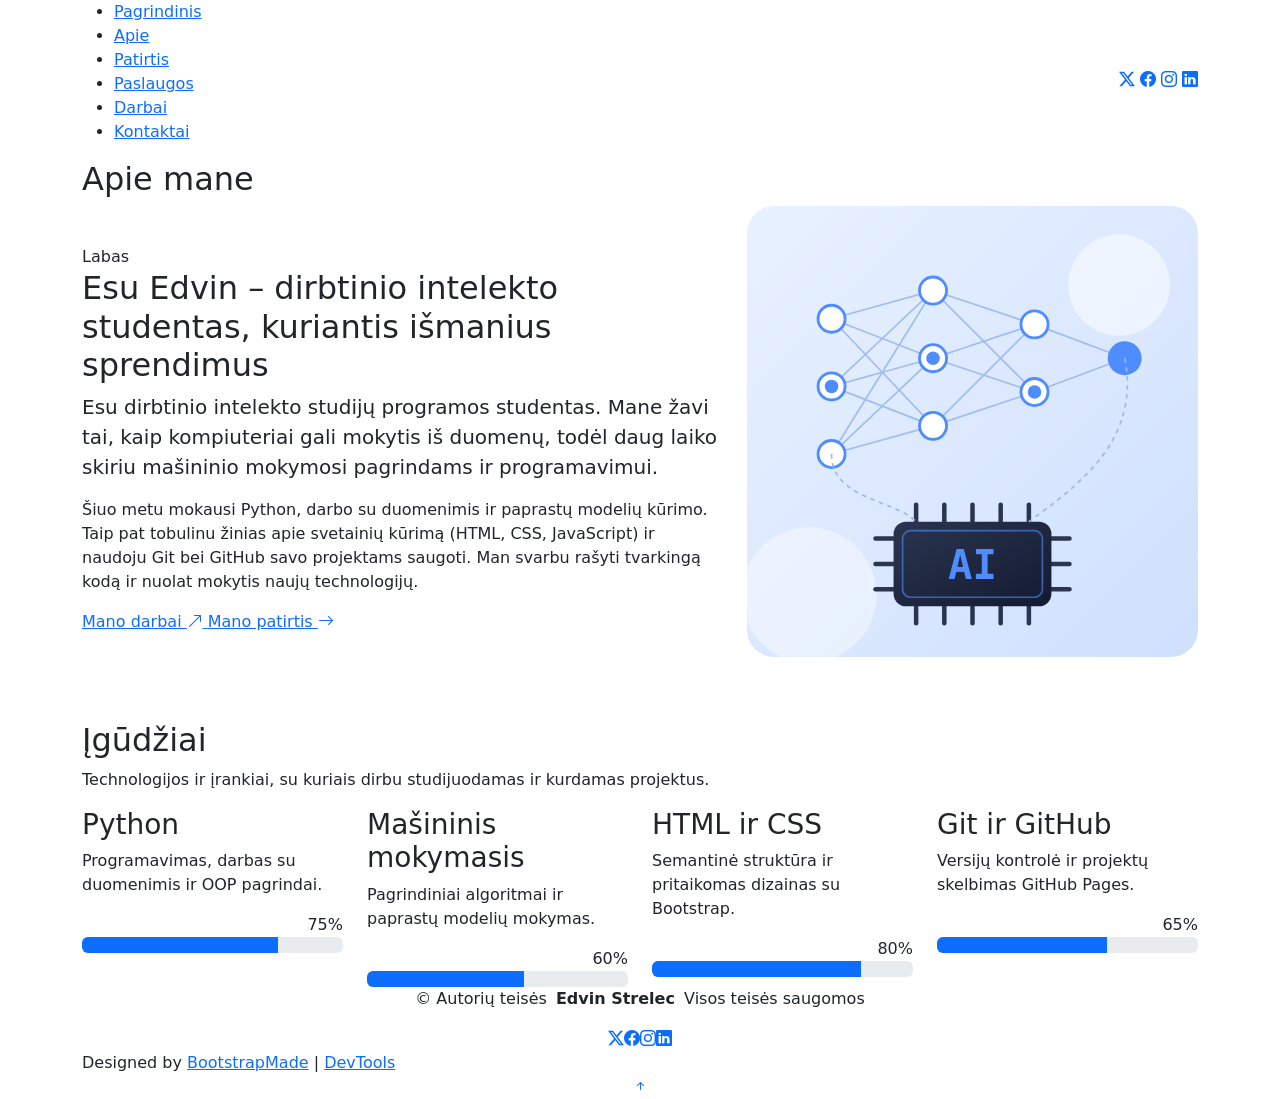
==== about.html @ 1b5681bf "Privaloma dalis" ====
<!DOCTYPE html>
<html lang="en">

<head>
  <meta charset="utf-8">
  <meta content="width=device-width, initial-scale=1.0" name="viewport">
  <title>Apie – Edvin Strelec</title>
  <meta name="description" content="">
  <meta name="keywords" content="">

  <!-- Favicons -->
  <link href="assets/img/favicon.png" rel="icon">
  <link href="assets/img/apple-touch-icon.png" rel="apple-touch-icon">

  <!-- Fonts -->
  <link href="https://fonts.googleapis.com" rel="preconnect">
  <link href="https://fonts.gstatic.com" rel="preconnect" crossorigin>
  <link href="https://fonts.googleapis.com/css2?family=Roboto:ital,wght@0,100;0,300;0,400;0,500;0,700;0,900;1,100;1,300;1,400;1,500;1,700;1,900&family=Poppins:ital,wght@0,100;0,200;0,300;0,400;0,500;0,600;0,700;0,800;0,900;1,100;1,200;1,300;1,400;1,500;1,600;1,700;1,800;1,900&family=Raleway:ital,wght@0,100;0,200;0,300;0,400;0,500;0,600;0,700;0,800;0,900;1,100;1,200;1,300;1,400;1,500;1,600;1,700;1,800;1,900&display=swap" rel="stylesheet">

  <!-- Vendor CSS Files -->
  <link href="assets/vendor/bootstrap/css/bootstrap.min.css" rel="stylesheet">
  <link href="assets/vendor/bootstrap-icons/bootstrap-icons.css" rel="stylesheet">
  <link href="assets/vendor/aos/aos.css" rel="stylesheet">
  <link href="assets/vendor/swiper/swiper-bundle.min.css" rel="stylesheet">
  <link href="assets/vendor/glightbox/css/glightbox.min.css" rel="stylesheet">

  <!-- Main CSS File -->
  <link href="assets/css/main.css" rel="stylesheet">

  <!-- =======================================================
  * Template Name: FolioOne
  * Template URL: https://bootstrapmade.com/folioone-bootstrap-portfolio-website-template/
  * Updated: Aug 23 2025 with Bootstrap v5.3.7
  * Author: BootstrapMade.com
  * License: https://bootstrapmade.com/license/
  ======================================================== -->
</head>

<body class="about-page">

  <header id="header" class="header d-flex align-items-center light-background sticky-top">
    <div class="container position-relative d-flex align-items-center justify-content-between">

      <!-- <a href="index.html" class="logo d-flex align-items-center me-auto me-xl-0">
      <img src="assets/img/logo.webp" alt="">
      <h1 class="sitename">FolioOne</h1> 
    </a> -->

      <nav id="navmenu" class="navmenu">
        <ul>
          <li><a href="index.html">Pagrindinis</a></li>
          <li><a href="about.html" class="active">Apie</a></li>
          <li><a href="resume.html">Patirtis</a></li>
          <li><a href="services.html">Paslaugos</a></li>
          <li><a href="portfolio.html">Darbai</a></li>
          <li><a href="contact.html">Kontaktai</a></li>
        </ul>
        <i class="mobile-nav-toggle d-xl-none bi bi-list"></i>
      </nav>

      <div class="header-social-links">
        <a href="#" class="twitter"><i class="bi bi-twitter-x"></i></a>
        <a href="#" class="facebook"><i class="bi bi-facebook"></i></a>
        <a href="#" class="instagram"><i class="bi bi-instagram"></i></a>
        <a href="#" class="linkedin"><i class="bi bi-linkedin"></i></a>
      </div>

    </div>
  </header>

  <main class="main">

    <!-- About Section -->
    <section id="about" class="about section">

      <!-- Section Title -->
      <div class="container section-title" data-aos="fade-up">
        <h2>Apie mane</h2>
      </div><!-- End Section Title -->

      <div class="container" data-aos="fade-up" data-aos-delay="100">

        <!-- Intro + Photo -->
        <div class="row align-items-center justify-content-between gy-5 mb-5">
          <div class="col-lg-7" data-aos="fade-right" data-aos-delay="150">
            <div class="intro-content">
              <span class="eyebrow">Labas</span>
              <h2 class="headline">Esu Edvin – dirbtinio intelekto studentas, kuriantis išmanius sprendimus</h2>
              <p class="lead">
                Esu dirbtinio intelekto studijų programos studentas. Mane žavi tai, kaip kompiuteriai gali mokytis iš duomenų, todėl daug laiko skiriu mašininio mokymosi pagrindams ir programavimui.
              </p>
              <p>
                Šiuo metu mokausi Python, darbo su duomenimis ir paprastų modelių kūrimo. Taip pat tobulinu žinias apie svetainių kūrimą (HTML, CSS, JavaScript) ir naudoju Git bei GitHub savo projektams saugoti. Man svarbu rašyti tvarkingą kodą ir nuolat mokytis naujų technologijų.
              </p>

              <div class="cta-group">
                <a href="portfolio.html" class="btn-ghost">
                  Mano darbai <i class="bi bi-arrow-up-right"></i>
                </a>
                <a href="resume.html" class="link-underline">
                  Mano patirtis <i class="bi bi-arrow-right"></i>
                </a>
              </div>
            </div>
          </div>

          <div class="col-lg-5" data-aos="zoom-in" data-aos-delay="250">
            <figure class="profile-figure text-center text-lg-end">
              <img src="assets/img/ai-student.svg" alt="Edvin Strelec – dirbtinio intelekto tema" class="img-fluid profile-photo">
            </figure>
          </div>
        </div>
        <!-- End Intro + Photo -->
      </div>
    </section><!-- /About Section -->

    <!-- Skills Section -->
    <section id="skills" class="skills section">

      <!-- Section Title -->
      <div class="container section-title" data-aos="fade-up">
        <h2>Įgūdžiai</h2>
        <p>Technologijos ir įrankiai, su kuriais dirbu studijuodamas ir kurdamas projektus.</p>
      </div><!-- End Section Title -->

      <div class="container" data-aos="fade-up" data-aos-delay="100">

        <div class="row g-4 skills-animation">

          <div class="col-md-6 col-lg-3" data-aos="fade-up" data-aos-delay="100">
            <div class="skill-box">
              <h3>Python</h3>
              <p>Programavimas, darbas su duomenimis ir OOP pagrindai.</p>
              <span class="text-end d-block">75%</span>
              <div class="progress">
                <div class="progress-bar" role="progressbar" aria-valuenow="75" aria-valuemin="0" aria-valuemax="100"></div>
              </div>
            </div>
          </div>

          <div class="col-md-6 col-lg-3" data-aos="fade-up" data-aos-delay="200">
            <div class="skill-box">
              <h3>Mašininis mokymasis</h3>
              <p>Pagrindiniai algoritmai ir paprastų modelių mokymas.</p>
              <span class="text-end d-block">60%</span>
              <div class="progress">
                <div class="progress-bar" role="progressbar" aria-valuenow="60" aria-valuemin="0" aria-valuemax="100"></div>
              </div>
            </div>
          </div>

          <div class="col-md-6 col-lg-3" data-aos="fade-up" data-aos-delay="300">
            <div class="skill-box">
              <h3>HTML ir CSS</h3>
              <p>Semantinė struktūra ir pritaikomas dizainas su Bootstrap.</p>
              <span class="text-end d-block">80%</span>
              <div class="progress">
                <div class="progress-bar" role="progressbar" aria-valuenow="80" aria-valuemin="0" aria-valuemax="100"></div>
              </div>
            </div>
          </div>

          <div class="col-md-6 col-lg-3" data-aos="fade-up" data-aos-delay="400">
            <div class="skill-box">
              <h3>Git ir GitHub</h3>
              <p>Versijų kontrolė ir projektų skelbimas GitHub Pages.</p>
              <span class="text-end d-block">65%</span>
              <div class="progress">
                <div class="progress-bar" role="progressbar" aria-valuenow="65" aria-valuemin="0" aria-valuemax="100">
                </div>
              </div>
            </div>
          </div>

        </div>

      </div>

    </section><!-- /Skills Section -->
  </main>

  <footer id="footer" class="footer">

    <div class="container">
      <div class="copyright text-center ">
        <p>© <span>Autorių teisės</span> <strong class="px-1 sitename">Edvin Strelec</strong> <span>Visos teisės saugomos<br></span></p>
      </div>
      <div class="social-links d-flex justify-content-center">
        <a href=""><i class="bi bi-twitter-x"></i></a>
        <a href=""><i class="bi bi-facebook"></i></a>
        <a href=""><i class="bi bi-instagram"></i></a>
        <a href=""><i class="bi bi-linkedin"></i></a>
      </div>
      <div class="credits">
        <!-- All the links in the footer should remain intact. -->
        <!-- You can delete the links only if you've purchased the pro version. -->
        <!-- Licensing information: https://bootstrapmade.com/license/ -->
        <!-- Purchase the pro version with working PHP/AJAX contact form: [buy-url] -->
        Designed by <a href="https://bootstrapmade.com/">BootstrapMade</a> | <a href="https://bootstrapmade.com/tools/">DevTools</a>
      </div>
    </div>

  </footer>

  <!-- Scroll Top -->
  <a href="#" id="scroll-top" class="scroll-top d-flex align-items-center justify-content-center"><i class="bi bi-arrow-up-short"></i></a>

  <!-- Preloader -->
  <div id="preloader"></div>

  <!-- Vendor JS Files -->
  <script src="assets/vendor/bootstrap/js/bootstrap.bundle.min.js"></script>
  <script src="assets/vendor/php-email-form/validate.js"></script>
  <script src="assets/vendor/aos/aos.js"></script>
  <script src="assets/vendor/typed.js/typed.umd.js"></script>
  <script src="assets/vendor/waypoints/noframework.waypoints.js"></script>
  <script src="assets/vendor/purecounter/purecounter_vanilla.js"></script>
  <script src="assets/vendor/swiper/swiper-bundle.min.js"></script>
  <script src="assets/vendor/imagesloaded/imagesloaded.pkgd.min.js"></script>
  <script src="assets/vendor/isotope-layout/isotope.pkgd.min.js"></script>
  <script src="assets/vendor/glightbox/js/glightbox.min.js"></script>

  <!-- Main JS File -->
  <script src="assets/js/main.js"></script>

</body>

</html>
---- assets/css/main.css ----
/**
* Template Name: FolioOne
* Template URL: https://bootstrapmade.com/folioone-bootstrap-portfolio-website-template/
* Updated: Aug 23 2025 with Bootstrap v5.3.7
* Author: BootstrapMade.com
* License: https://bootstrapmade.com/license/
*/

/*--------------------------------------------------------------
# Font & Color Variables
# Help: https://bootstrapmade.com/color-system/
--------------------------------------------------------------*/
/* Fonts */
:root {
  --default-font: "Roboto",  system-ui, -apple-system, "Segoe UI", Roboto, "Helvetica Neue", Arial, "Noto Sans", "Liberation Sans", sans-serif, "Apple Color Emoji", "Segoe UI Emoji", "Segoe UI Symbol", "Noto Color Emoji";
  --heading-font: "Raleway",  sans-serif;
  --nav-font: "Poppins",  sans-serif;
}

/* Global Colors - The following color variables are used throughout the website. Updating them here will change the color scheme of the entire website */
:root { 
  --background-color: #101a20; /* Background color for the entire website, including individual sections */
  --default-color: #e7f2f7; /* Default color used for the majority of the text content across the entire website */
  --heading-color: #ffffff; /* Color for headings, subheadings and title throughout the website */
  --accent-color: #1387c1; /* Accent color that represents your brand on the website. It's used for buttons, links, and other elements that need to stand out */
  --surface-color: #141f26; /* The surface color is used as a background of boxed elements within sections, such as cards, icon boxes, or other elements that require a visual separation from the global background. */
  --contrast-color: #ffffff; /* Contrast color for text, ensuring readability against backgrounds of accent, heading, or default colors. */
}

/* Nav Menu Colors - The following color variables are used specifically for the navigation menu. They are separate from the global colors to allow for more customization options */
:root {
  --nav-color: #ffffff;  /* The default color of the main navmenu links */
  --nav-hover-color: #1387c1; /* Applied to main navmenu links when they are hovered over or active */
  --nav-mobile-background-color: #213642; /* Used as the background color for mobile navigation menu */
  --nav-dropdown-background-color: #051117; /* Used as the background color for dropdown items that appear when hovering over primary navigation items */
  --nav-dropdown-color: #e7f2f7; /* Used for navigation links of the dropdown items in the navigation menu. */
  --nav-dropdown-hover-color: #1387c1; /* Similar to --nav-hover-color, this color is applied to dropdown navigation links when they are hovered over. */
}

/* Color Presets - These classes override global colors when applied to any section or element, providing reuse of the sam color scheme. */

.light-background {
  --background-color: #142027;
  --surface-color: #325264;
}

.dark-background {
  --background-color: #0b1419;
  --default-color: #ffffff;
  --heading-color: #ffffff;
  --surface-color: #252525;
  --contrast-color: #ffffff;
}

/* Smooth scroll */
:root {
  scroll-behavior: smooth;
}

/*--------------------------------------------------------------
# General Styling & Shared Classes
--------------------------------------------------------------*/
body {
  color: var(--default-color);
  background-color: var(--background-color);
  font-family: var(--default-font);
}

a {
  color: var(--accent-color);
  text-decoration: none;
  transition: 0.3s;
}

a:hover {
  color: color-mix(in srgb, var(--accent-color), transparent 25%);
  text-decoration: none;
}

h1,
h2,
h3,
h4,
h5,
h6 {
  color: var(--heading-color);
  font-family: var(--heading-font);
}

/* PHP Email Form Messages
------------------------------*/
.php-email-form .error-message {
  display: none;
  background: #df1529;
  color: #ffffff;
  text-align: left;
  padding: 15px;
  margin-bottom: 24px;
  font-weight: 600;
}

.php-email-form .sent-message {
  display: none;
  color: #ffffff;
  background: #059652;
  text-align: center;
  padding: 15px;
  margin-bottom: 24px;
  font-weight: 600;
}

.php-email-form .loading {
  display: none;
  background: var(--surface-color);
  text-align: center;
  padding: 15px;
  margin-bottom: 24px;
}

.php-email-form .loading:before {
  content: "";
  display: inline-block;
  border-radius: 50%;
  width: 24px;
  height: 24px;
  margin: 0 10px -6px 0;
  border: 3px solid var(--accent-color);
  border-top-color: var(--surface-color);
  animation: php-email-form-loading 1s linear infinite;
}

@keyframes php-email-form-loading {
  0% {
    transform: rotate(0deg);
  }

  100% {
    transform: rotate(360deg);
  }
}

/*--------------------------------------------------------------
# Global Header
--------------------------------------------------------------*/
.header {
  --background-color: rgba(255, 255, 255, 0);
  color: var(--default-color);
  background-color: var(--background-color);
  padding: 15px 0;
  transition: all 0.5s;
  z-index: 997;
  border-bottom: 1px solid color-mix(in srgb, var(--default-color), transparent 92%);
}

.header .logo {
  line-height: 1;
}

.header .logo img {
  max-height: 36px;
  margin-right: 8px;
}

.header .logo h1 {
  font-size: 32px;
  margin: 0;
  font-weight: 400;
  color: var(--heading-color);
}

.header .header-social-links {
  padding-right: 15px;
}

.header .header-social-links a {
  color: color-mix(in srgb, var(--default-color), transparent 40%);
  padding-left: 6px;
  display: inline-block;
  transition: 0.3s;
  font-size: 16px;
}

.header .header-social-links a:hover {
  color: var(--default-color);
}

.header .header-social-links a i {
  line-height: 0px;
}

@media (max-width: 1200px) {
  .header .logo {
    order: 1;
  }

  .header .header-social-links {
    order: 2;
  }

  .header .navmenu {
    order: 3;
  }
}

/* Global Header on Scroll
------------------------------*/
.scrolled .header {
  --background-color: rgba(16, 26, 32, 0.9);
}

/*--------------------------------------------------------------
# Navigation Menu
--------------------------------------------------------------*/
/* Desktop Navigation */
@media (min-width: 1200px) {
  .navmenu {
    padding: 0;
  }

  .navmenu ul {
    margin: 0;
    padding: 0;
    display: flex;
    list-style: none;
    align-items: center;
  }

  .navmenu li {
    position: relative;
  }

  .navmenu>ul>li {
    white-space: nowrap;
    padding: 15px 28px 15px 0;
  }

  .navmenu>ul>li:last-child {
    padding-right: 0;
  }

  .navmenu a,
  .navmenu a:focus {
    color: var(--nav-color);
    font-size: 15px;
    padding: 0 2px;
    font-family: var(--nav-font);
    font-weight: 400;
    display: flex;
    align-items: center;
    justify-content: space-between;
    white-space: nowrap;
    transition: 0.3s;
    position: relative;
  }

  .navmenu a i,
  .navmenu a:focus i {
    font-size: 12px;
    line-height: 0;
    margin-left: 5px;
    transition: 0.3s;
  }

  .navmenu>ul>li>a:before {
    content: "";
    position: absolute;
    height: 2px;
    bottom: -6px;
    left: 0;
    background-color: var(--nav-hover-color);
    visibility: hidden;
    width: 0px;
    transition: all 0.3s ease-in-out 0s;
  }

  .navmenu a:hover:before,
  .navmenu li:hover>a:before,
  .navmenu .active:before {
    visibility: visible;
    width: 25px;
  }

  .navmenu li:hover>a,
  .navmenu .active,
  .navmenu .active:focus {
    color: var(--nav-hover-color);
  }

  .navmenu .dropdown ul {
    margin: 0;
    padding: 10px 0;
    background: var(--nav-dropdown-background-color);
    display: block;
    position: absolute;
    visibility: hidden;
    left: -5px;
    top: 130%;
    opacity: 0;
    transition: 0.3s;
    border-radius: 4px;
    z-index: 99;
    box-shadow: 0px 0px 30px rgba(0, 0, 0, 0.1);
  }

  .navmenu .dropdown ul li {
    min-width: 200px;
  }

  .navmenu .dropdown ul a {
    padding: 10px 20px;
    font-size: 15px;
    text-transform: none;
    color: var(--nav-dropdown-color);
  }

  .navmenu .dropdown ul a i {
    font-size: 12px;
  }

  .navmenu .dropdown ul a:hover,
  .navmenu .dropdown ul .active:hover,
  .navmenu .dropdown ul li:hover>a {
    color: var(--nav-dropdown-hover-color);
  }

  .navmenu .dropdown:hover>ul {
    opacity: 1;
    top: 100%;
    visibility: visible;
  }

  .navmenu .dropdown .dropdown ul {
    top: 0;
    left: -90%;
    visibility: hidden;
  }

  .navmenu .dropdown .dropdown:hover>ul {
    opacity: 1;
    top: 0;
    left: -100%;
    visibility: visible;
  }
}

/* Mobile Navigation */
@media (max-width: 1199px) {
  .mobile-nav-toggle {
    color: var(--nav-color);
    font-size: 28px;
    line-height: 0;
    margin-right: 10px;
    cursor: pointer;
    transition: color 0.3s;
  }

  .navmenu {
    padding: 0;
    z-index: 9997;
  }

  .navmenu ul {
    display: none;
    list-style: none;
    position: absolute;
    inset: 60px 20px 20px 20px;
    padding: 10px 0;
    margin: 0;
    border-radius: 6px;
    background-color: var(--nav-mobile-background-color);
    border: 1px solid color-mix(in srgb, var(--default-color), transparent 90%);
    box-shadow: none;
    overflow-y: auto;
    transition: 0.3s;
    z-index: 9998;
  }

  .navmenu a,
  .navmenu a:focus {
    color: var(--nav-dropdown-color);
    padding: 10px 20px;
    font-family: var(--nav-font);
    font-size: 17px;
    font-weight: 500;
    display: flex;
    align-items: center;
    justify-content: space-between;
    white-space: nowrap;
    transition: 0.3s;
  }

  .navmenu a i,
  .navmenu a:focus i {
    font-size: 12px;
    line-height: 0;
    margin-left: 5px;
    width: 30px;
    height: 30px;
    display: flex;
    align-items: center;
    justify-content: center;
    border-radius: 50%;
    transition: 0.3s;
    background-color: color-mix(in srgb, var(--accent-color), transparent 90%);
  }

  .navmenu a i:hover,
  .navmenu a:focus i:hover {
    background-color: var(--accent-color);
    color: var(--contrast-color);
  }

  .navmenu a:hover,
  .navmenu .active,
  .navmenu .active:focus {
    color: var(--nav-dropdown-hover-color);
  }

  .navmenu .active i,
  .navmenu .active:focus i {
    background-color: var(--accent-color);
    color: var(--contrast-color);
    transform: rotate(180deg);
  }

  .navmenu .dropdown ul {
    position: static;
    display: none;
    z-index: 99;
    padding: 10px 0;
    margin: 10px 20px;
    background-color: var(--nav-dropdown-background-color);
    transition: all 0.5s ease-in-out;
  }

  .navmenu .dropdown ul ul {
    background-color: rgba(33, 37, 41, 0.1);
  }

  .navmenu .dropdown>.dropdown-active {
    display: block;
    background-color: rgba(33, 37, 41, 0.03);
  }

  .mobile-nav-active {
    overflow: hidden;
  }

  .mobile-nav-active .mobile-nav-toggle {
    color: #fff;
    position: absolute;
    font-size: 32px;
    top: 15px;
    right: 15px;
    margin-right: 0;
    z-index: 9999;
  }

  .mobile-nav-active .navmenu {
    position: fixed;
    overflow: hidden;
    inset: 0;
    background: rgba(33, 37, 41, 0.8);
    transition: 0.3s;
  }

  .mobile-nav-active .navmenu>ul {
    display: block;
  }
}

/*--------------------------------------------------------------
# Global Footer
--------------------------------------------------------------*/
.footer {
  color: var(--default-color);
  background-color: var(--background-color);
  font-size: 14px;
  padding: 40px 0;
  position: relative;
  border-top: 1px solid color-mix(in srgb, var(--default-color), transparent 92%);
}

.footer .copyright p {
  margin-bottom: 0;
}

.footer .social-links {
  margin-top: 20px;
}

.footer .social-links a {
  display: flex;
  align-items: center;
  justify-content: center;
  width: 40px;
  height: 40px;
  border-radius: 50%;
  border: 1px solid color-mix(in srgb, var(--default-color), transparent 50%);
  font-size: 16px;
  color: color-mix(in srgb, var(--default-color), transparent 50%);
  margin: 0 5px;
  transition: 0.3s;
}

.footer .social-links a:hover {
  color: var(--accent-color);
  border-color: var(--accent-color);
}

.footer .credits {
  margin-top: 10px;
  font-size: 13px;
  text-align: center;
}

/*--------------------------------------------------------------
# Preloader
--------------------------------------------------------------*/
#preloader {
  position: fixed;
  inset: 0;
  z-index: 9999;
  overflow: hidden;
  background-color: var(--background-color);
  transition: all 0.6s ease-out;
  width: 100%;
  height: 100vh;
}

#preloader:before,
#preloader:after {
  content: "";
  position: absolute;
  border: 4px solid var(--accent-color);
  border-radius: 50%;
  animation: animate-preloader 2s cubic-bezier(0, 0.2, 0.8, 1) infinite;
}

#preloader:after {
  animation-delay: -0.5s;
}

@keyframes animate-preloader {
  0% {
    width: 10px;
    height: 10px;
    top: calc(50% - 5px);
    left: calc(50% - 5px);
    opacity: 1;
  }

  100% {
    width: 72px;
    height: 72px;
    top: calc(50% - 36px);
    left: calc(50% - 36px);
    opacity: 0;
  }
}

/*--------------------------------------------------------------
# Scroll Top Button
--------------------------------------------------------------*/
.scroll-top {
  position: fixed;
  visibility: hidden;
  opacity: 0;
  right: 15px;
  bottom: -15px;
  z-index: 99999;
  background-color: var(--accent-color);
  width: 44px;
  height: 44px;
  border-radius: 50px;
  transition: all 0.4s;
}

.scroll-top i {
  font-size: 24px;
  color: var(--contrast-color);
  line-height: 0;
}

.scroll-top:hover {
  background-color: color-mix(in srgb, var(--accent-color), transparent 20%);
  color: var(--contrast-color);
}

.scroll-top.active {
  visibility: visible;
  opacity: 1;
  bottom: 15px;
}

/*--------------------------------------------------------------
# Disable aos animation delay on mobile devices
--------------------------------------------------------------*/
@media screen and (max-width: 768px) {
  [data-aos-delay] {
    transition-delay: 0 !important;
  }
}

/*--------------------------------------------------------------
# Global Page Titles & Breadcrumbs
--------------------------------------------------------------*/
.page-title {
  color: var(--default-color);
  background-color: var(--background-color);
  position: relative;
}

.page-title .heading {
  padding: 80px 0;
  border-top: 1px solid color-mix(in srgb, var(--default-color), transparent 90%);
}

.page-title .heading h1 {
  font-size: 38px;
  font-weight: 700;
}

.page-title nav {
  background-color: color-mix(in srgb, var(--default-color), transparent 96%);
  padding: 20px 0;
}

.page-title nav ol {
  display: flex;
  flex-wrap: wrap;
  list-style: none;
  padding: 0;
  margin: 0;
  font-size: 16px;
  font-weight: 400;
}

.page-title nav ol li+li {
  padding-left: 10px;
}

.page-title nav ol li+li::before {
  content: "/";
  display: inline-block;
  padding-right: 10px;
  color: color-mix(in srgb, var(--default-color), transparent 70%);
}

/*--------------------------------------------------------------
# Global Sections
--------------------------------------------------------------*/
section,
.section {
  color: var(--default-color);
  background-color: var(--background-color);
  padding: 60px 0;
  scroll-margin-top: 100px;
  overflow: clip;
}

@media (max-width: 1199px) {

  section,
  .section {
    scroll-margin-top: 66px;
  }
}

/*--------------------------------------------------------------
# Global Section Titles
--------------------------------------------------------------*/
.section-title {
  text-align: center;
  padding-bottom: 60px;
  position: relative;
}

.section-title h2 {
  font-size: 3.5rem;
  font-weight: 400;
  line-height: 1.2;
  color: var(--heading-color);
  margin-bottom: 1.5rem;
  letter-spacing: -1px;
}

@media (max-width: 768px) {
  .section-title h2 {
    font-size: 2.5rem;
  }
}

.section-title p {
  font-size: 1.125rem;
  line-height: 1.8;
  color: color-mix(in srgb, var(--default-color), transparent 25%);
  max-width: 900px;
  margin: 0 auto;
  text-wrap: balance;
}

/*--------------------------------------------------------------
# Hero Section
--------------------------------------------------------------*/
.hero {
  padding: 80px 0;
  min-height: 100vh;
  display: flex;
  align-items: center;
}

.hero .hero-content h1 {
  font-size: 3.5rem;
  font-weight: 700;
  margin-bottom: 1rem;
  line-height: 1.2;
}

.hero .hero-content h1 .highlight {
  color: var(--accent-color);
  position: relative;
}

.hero .hero-content h1 .highlight::after {
  content: "";
  position: absolute;
  bottom: 0;
  left: 0;
  width: 100%;
  height: 3px;
  background: linear-gradient(90deg, var(--accent-color), color-mix(in srgb, var(--accent-color), transparent 50%));
  border-radius: 2px;
}

@media (max-width: 768px) {
  .hero .hero-content h1 {
    font-size: 2.5rem;
  }
}

.hero .hero-content h2 {
  font-size: 1.5rem;
  font-weight: 400;
  margin-bottom: 2rem;
  color: color-mix(in srgb, var(--default-color), transparent 20%);
}

.hero .hero-content h2 .typed {
  color: var(--accent-color);
  font-weight: 600;
}

@media (max-width: 768px) {
  .hero .hero-content h2 {
    font-size: 1.25rem;
  }
}

.hero .hero-content p {
  font-size: 1.1rem;
  line-height: 1.6;
  margin-bottom: 2.5rem;
  color: color-mix(in srgb, var(--default-color), transparent 30%);
}

.hero .hero-actions {
  display: flex;
  gap: 1rem;
  margin-bottom: 3rem;
}

.hero .hero-actions .btn {
  padding: 12px 30px;
  border-radius: 50px;
  font-weight: 600;
  text-decoration: none;
  transition: all 0.3s ease;
  border: 2px solid;
}

.hero .hero-actions .btn.btn-primary {
  background: var(--accent-color);
  color: var(--contrast-color);
  border-color: var(--accent-color);
}

.hero .hero-actions .btn.btn-primary:hover {
  background: color-mix(in srgb, var(--accent-color), black 15%);
  border-color: color-mix(in srgb, var(--accent-color), black 15%);
  transform: translateY(-2px);
}

.hero .hero-actions .btn.btn-outline {
  background: transparent;
  color: var(--accent-color);
  border-color: var(--accent-color);
}

.hero .hero-actions .btn.btn-outline:hover {
  transform: translateY(-2px);
}

@media (max-width: 576px) {
  .hero .hero-actions {
    flex-direction: column;
  }

  .hero .hero-actions .btn {
    text-align: center;
  }
}

.hero .social-links {
  display: flex;
  gap: 1rem;
}

.hero .social-links a {
  width: 45px;
  height: 45px;
  background: var(--surface-color);
  border-radius: 50%;
  display: flex;
  align-items: center;
  justify-content: center;
  color: var(--default-color);
  font-size: 1.2rem;
  transition: all 0.3s ease;
}

.hero .social-links a:hover {
  background: var(--accent-color);
  color: var(--contrast-color);
  transform: translateY(-3px);
  box-shadow: 0 8px 25px color-mix(in srgb, var(--accent-color), transparent 70%);
}

.hero .hero-image {
  position: relative;
}

.hero .hero-image .image-wrapper {
  position: relative;
  max-width: 450px;
  margin: 0 auto;
}

.hero .hero-image .image-wrapper img {
  border-radius: 20px;
  box-shadow: 0 5px 15px color-mix(in srgb, var(--default-color), transparent 95%);
  transition: transform 0.3s ease;
}

.hero .hero-image .image-wrapper img:hover {
  transform: scale(1.02);
}

.hero .hero-image .floating-elements {
  position: absolute;
  top: 0;
  left: 0;
  right: 0;
  bottom: 0;
  pointer-events: none;
}

.hero .hero-image .floating-elements .floating-card {
  position: absolute;
  background: var(--surface-color);
  padding: 15px 20px;
  border-radius: 15px;
  box-shadow: 0 10px 30px color-mix(in srgb, var(--default-color), transparent 90%);
  display: flex;
  align-items: center;
  gap: 10px;
  font-weight: 600;
  animation: float 3s ease-in-out infinite;
}

.hero .hero-image .floating-elements .floating-card i {
  font-size: 1.5rem;
  color: var(--accent-color);
}

.hero .hero-image .floating-elements .floating-card.design {
  top: 10%;
  right: -10%;
  animation-delay: 0s;
}

.hero .hero-image .floating-elements .floating-card.code {
  bottom: 30%;
  left: -15%;
  animation-delay: 1s;
}

.hero .hero-image .floating-elements .floating-card.creativity {
  top: 60%;
  right: -5%;
  animation-delay: 2s;
}

@media (max-width: 992px) {
  .hero .hero-image .floating-elements .floating-card {
    display: none;
  }
}

@keyframes float {

  0%,
  100% {
    transform: translateY(0px);
  }

  50% {
    transform: translateY(-10px);
  }
}

@media (max-width: 992px) {
  .hero .hero-content {
    text-align: center;
    margin-bottom: 3rem;
  }
}

/*--------------------------------------------------------------
# About Section
--------------------------------------------------------------*/
.about .intro-content .eyebrow {
  display: inline-block;
  letter-spacing: 0.12em;
  text-transform: uppercase;
  font-size: 12px;
  color: color-mix(in srgb, var(--default-color), transparent 40%);
  margin-bottom: 16px;
}

.about .intro-content .headline {
  font-family: var(--heading-font);
  font-weight: 300;
  line-height: 1.2;
  font-size: clamp(28px, 4vw, 44px);
  margin: 0 0 24px 0;
}

.about .intro-content .lead {
  font-size: 18px;
  line-height: 1.8;
  color: color-mix(in srgb, var(--default-color), transparent 10%);
  margin-bottom: 24px;
}

.about .intro-content p {
  line-height: 1.8;
  margin-bottom: 24px;
  color: color-mix(in srgb, var(--default-color), transparent 5%);
}

.about .intro-content .cta-group {
  display: flex;
  gap: 24px;
  align-items: center;
  margin-top: 24px;
}

.about .intro-content .cta-group .btn-ghost {
  display: inline-flex;
  align-items: center;
  gap: 8px;
  padding: 12px 18px;
  border-radius: 6px;
  color: var(--accent-color);
  background: color-mix(in srgb, var(--accent-color), transparent 92%);
  border: 1px solid color-mix(in srgb, var(--accent-color), transparent 70%);
  transition: 0.3s ease-in-out;
}

.about .intro-content .cta-group .btn-ghost:hover,
.about .intro-content .cta-group .btn-ghost:focus {
  color: var(--contrast-color);
  background: var(--accent-color);
  border-color: var(--accent-color);
  outline: none;
  box-shadow: 0 0 0 3px color-mix(in srgb, var(--accent-color), transparent 70%);
}

.about .intro-content .cta-group .link-underline {
  display: inline-flex;
  align-items: center;
  gap: 8px;
  position: relative;
  color: var(--accent-color);
  padding-bottom: 4px;
  transition: 0.3s ease-in-out;
}

.about .intro-content .cta-group .link-underline::after {
  content: "";
  position: absolute;
  left: 0;
  right: 0;
  bottom: 0;
  height: 1px;
  background: color-mix(in srgb, var(--accent-color), transparent 40%);
  transform: scaleX(0.4);
  transform-origin: left;
  transition: 0.3s ease-in-out;
}

.about .intro-content .cta-group .link-underline:hover,
.about .intro-content .cta-group .link-underline:focus {
  color: color-mix(in srgb, var(--accent-color), transparent 10%);
  outline: none;
}

.about .intro-content .cta-group .link-underline:hover::after,
.about .intro-content .cta-group .link-underline:focus::after {
  transform: scaleX(1);
}

.about .profile-figure {
  margin: 0;
}

.about .profile-figure .profile-photo {
  width: 88%;
  max-width: 440px;
  border-radius: 18px;
  box-shadow: 0 10px 30px color-mix(in srgb, var(--default-color), transparent 92%);
  transform: translateY(0);
  transition: transform 0.3s ease-in-out;
}

.about .profile-figure .profile-caption {
  margin-top: 24px;
  display: flex;
  align-items: center;
  justify-content: center;
}

.about .profile-figure .profile-caption .meta {
  font-size: 14px;
  color: color-mix(in srgb, var(--default-color), transparent 20%);
}

.about .profile-figure .profile-caption .meta .funfact {
  font-size: 13px;
  margin-top: 4px;
  color: color-mix(in srgb, var(--default-color), transparent 35%);
}

.about .profile-figure:hover .profile-photo {
  transform: translateY(-4px);
}

.about .skill-item {
  padding: 24px;
  border-radius: 6px;
  transition: 0.3s ease-in-out;
  background: color-mix(in srgb, var(--surface-color), var(--accent-color) 2%);
  border: 1px solid color-mix(in srgb, var(--default-color), transparent 88%);
  height: 100%;
}

.about .skill-item i {
  font-size: 24px;
  color: var(--accent-color);
  margin-bottom: 16px;
  display: inline-block;
}

.about .skill-item h3 {
  font-size: 16px;
  margin-bottom: 6px;
  font-weight: 500;
}

.about .skill-item p {
  margin: 0;
  font-size: 14px;
  color: color-mix(in srgb, var(--default-color), transparent 25%);
}

.about .skill-item:hover {
  transform: translateY(-3px);
  border-color: color-mix(in srgb, var(--accent-color), transparent 60%);
  box-shadow: 0 10px 30px color-mix(in srgb, var(--default-color), transparent 92%);
}

.about .timeline-item {
  position: relative;
  padding-left: 26px;
}

.about .timeline-item time {
  display: inline-block;
  font-size: 12px;
  letter-spacing: 0.08em;
  text-transform: uppercase;
  color: color-mix(in srgb, var(--default-color), transparent 45%);
  margin-bottom: 6px;
}

.about .timeline-item h4 {
  font-size: 18px;
  font-weight: 400;
  margin: 0 0 6px;
}

.about .timeline-item p {
  font-size: 14px;
  color: color-mix(in srgb, var(--default-color), transparent 25%);
  margin: 0;
}

.about .timeline-item .dot {
  position: absolute;
  left: 0;
  top: 4px;
  width: 10px;
  height: 10px;
  border-radius: 50%;
  background: var(--accent-color);
  box-shadow: 0 0 0 6px color-mix(in srgb, var(--accent-color), transparent 80%);
}

.about .personal-quote {
  padding: 24px 0;
}

.about .personal-quote p {
  font-family: var(--heading-font);
  font-weight: 300;
  font-size: clamp(20px, 3vw, 28px);
  line-height: 1.5;
  color: color-mix(in srgb, var(--default-color), transparent 5%);
  margin: 0 auto;
  max-width: 800px;
}

.about .fact-pill {
  display: flex;
  align-items: center;
  justify-content: center;
  gap: 10px;
  padding: 10px 14px;
  border-radius: 999px;
  border: 1px solid color-mix(in srgb, var(--default-color), transparent 85%);
  background: var(--surface-color);
  color: color-mix(in srgb, var(--default-color), transparent 10%);
  transition: 0.3s ease-in-out;
}

.about .fact-pill i {
  color: var(--accent-color);
}

.about .fact-pill span {
  font-size: 14px;
}

.about .fact-pill:hover {
  transform: translateY(-2px);
  border-color: color-mix(in srgb, var(--accent-color), transparent 60%);
  box-shadow: 0 10px 30px color-mix(in srgb, var(--default-color), transparent 92%);
}

.about .fact-pill:focus-within {
  box-shadow: 0 0 0 3px color-mix(in srgb, var(--accent-color), transparent 70%);
}

@media (max-width: 992px) {
  .about .profile-figure {
    text-align: center !important;
  }

  .about .profile-figure .profile-photo {
    width: 72%;
  }

  .about .intro-content .cta-group {
    flex-wrap: wrap;
  }
}

@media (max-width: 576px) {
  .about .profile-figure .profile-photo {
    width: 100%;
  }
}

/*--------------------------------------------------------------
# Skills Section
--------------------------------------------------------------*/
.skills .skill-box {
  background-color: var(--surface-color);
  padding: 2rem;
  border-radius: 8px;
  box-shadow: 0 0 20px rgba(0, 0, 0, 0.05);
}

.skills .skill-box h3 {
  font-size: 1.2rem;
  margin-bottom: 1rem;
  font-weight: 600;
}

.skills .skill-box p {
  font-size: 0.9rem;
  margin-bottom: 0.8rem;
  opacity: 0.6;
}

.skills .skill-box .progress {
  background-color: color-mix(in srgb, var(--accent-color), transparent 85%);
  border-radius: 50px;
  height: 8px;
  margin-top: 5px;
  overflow: hidden;
}

.skills .skill-box .progress .progress-bar {
  background-color: var(--accent-color);
  height: 100%;
  position: relative;
  border-radius: 50px;
  transition: 0.9s;
  width: 1px;
}

/*--------------------------------------------------------------
# Stats Section
--------------------------------------------------------------*/
.stats .avatars {
  position: relative;
}

.stats .avatars img {
  width: 60px;
  height: 60px;
  border: 3px solid var(--accent-color);
  margin-right: -15px;
  transition: transform 0.3s ease;
}

.stats .avatars img:hover {
  transform: translateY(-5px);
  z-index: 2;
}

.stats .counters h2 {
  color: var(--heading-color);
  font-size: 48px;
  font-weight: 700;
  margin-bottom: 10px;
}

.stats .counters h2 span {
  display: inline-block;
}

.stats .counters p {
  color: var(--default-color);
  font-size: 18px;
  margin: 0;
  opacity: 0.9;
}

@media (max-width: 991px) {
  .stats .row {
    text-align: center;
  }

  .stats .avatars {
    justify-content: center;
    margin-bottom: 40px;
  }

  .stats .counters h2 {
    font-size: 36px;
  }

  .stats .counters p {
    font-size: 16px;
  }

  .stats .counters .col-md-4 {
    margin-bottom: 30px;
  }

  .stats .counters .col-md-4:last-child {
    margin-bottom: 0;
  }
}

@media (max-width: 576px) {
  .stats {
    padding: 60px 0;
  }

  .stats .avatars {
    flex-wrap: wrap;
    justify-content: center;
  }

  .stats .avatars img {
    margin: 0 -8px;
  }
}

/*--------------------------------------------------------------
# Testimonials Section
--------------------------------------------------------------*/
.testimonials .testimonials-carousel,
.testimonials .testimonials-slider {
  overflow: hidden;
}

.testimonials .testimonial-item .testimonial-content {
  border-left: 3px solid var(--accent-color);
  padding-left: 30px;
}

.testimonials .testimonial-item .testimonial-img {
  border-radius: 50%;
  border: 4px solid var(--background-color);
  margin: 0 auto;
}

.testimonials .testimonial-item h3 {
  font-size: 20px;
  font-weight: bold;
  margin: 10px 0 5px 0;
}

.testimonials .testimonial-item h4 {
  font-size: 14px;
  color: color-mix(in srgb, var(--default-color), transparent 40%);
  margin: 0 0 10px 0;
}

.testimonials .testimonial-item .stars i {
  color: #ffc107;
  margin: 0 1px;
}

.testimonials .testimonial-item .quote-icon-left,
.testimonials .testimonial-item .quote-icon-right {
  color: color-mix(in srgb, var(--accent-color), transparent 50%);
  font-size: 26px;
  line-height: 0;
}

.testimonials .testimonial-item .quote-icon-left {
  display: inline-block;
  left: -5px;
  position: relative;
}

.testimonials .testimonial-item .quote-icon-right {
  display: inline-block;
  right: -5px;
  position: relative;
  top: 10px;
  transform: scale(-1, -1);
}

.testimonials .testimonial-item p {
  font-style: italic;
}

.testimonials .swiper-wrapper {
  height: auto;
}

.testimonials .swiper-pagination {
  margin-top: 30px;
  position: relative;
}

.testimonials .swiper-pagination .swiper-pagination-bullet {
  width: 12px;
  height: 12px;
  background-color: color-mix(in srgb, var(--default-color), transparent 85%);
  opacity: 1;
}

.testimonials .swiper-pagination .swiper-pagination-bullet-active {
  background-color: var(--accent-color);
}

/*--------------------------------------------------------------
# Resume Section
--------------------------------------------------------------*/
.resume .resume-item {
  margin-bottom: 3rem;
}

.resume .resume-item .resume-title {
  font-size: 1.75rem;
  font-weight: 700;
  margin-bottom: 1.5rem;
  padding-bottom: 1.5rem;
  position: relative;
  color: var(--heading-color);
}

.resume .resume-item .resume-title::after {
  content: "";
  position: absolute;
  display: block;
  width: 50px;
  height: 3px;
  background: var(--accent-color);
  bottom: 0;
  left: 0;
}

.resume .resume-item .resume-content {
  padding-left: 1.25rem;
  border-left: 2px solid color-mix(in srgb, var(--accent-color), transparent 85%);
}

.resume .resume-item article {
  position: relative;
  margin-bottom: 2.5rem;
}

.resume .resume-item article::before {
  content: "";
  position: absolute;
  width: 16px;
  height: 16px;
  border-radius: 50%;
  left: -1.8rem;
  top: 0.25rem;
  background: var(--background-color);
  border: 2px solid var(--accent-color);
}

.resume .resume-item article h4 {
  font-size: 1.25rem;
  font-weight: 600;
  margin-bottom: 0.5rem;
  color: var(--heading-color);
}

.resume .resume-item article h5 {
  font-size: 1rem;
  background: color-mix(in srgb, var(--accent-color), transparent 92%);
  padding: 0.375rem 0.75rem;
  display: inline-block;
  font-weight: 600;
  margin: 0.5rem 0;
  color: var(--accent-color);
  border-radius: 4px;
}

.resume .resume-item article .institution,
.resume .resume-item article .company {
  font-size: 1rem;
  margin-bottom: 1rem;
  color: color-mix(in srgb, var(--default-color), transparent 25%);
}

.resume .resume-item article p {
  margin-bottom: 1rem;
}

.resume .resume-item article ul {
  padding-left: 1.25rem;
  margin-bottom: 0;
}

.resume .resume-item article ul li {
  padding-bottom: 0.75rem;
  position: relative;
}

.resume .resume-item article ul li:last-child {
  padding-bottom: 0;
}

.resume .skill-item {
  margin-bottom: 2rem;
}

.resume .skill-item h4 {
  font-size: 1rem;
  font-weight: 600;
  margin-bottom: 0.75rem;
  color: var(--heading-color);
}

.resume .skill-item .progress {
  height: 0.75rem;
  background-color: color-mix(in srgb, var(--accent-color), transparent 92%);
  border-radius: 1rem;
  overflow: visible;
}

.resume .skill-item .progress .progress-bar {
  background-color: var(--accent-color);
  position: relative;
  border-radius: 1rem;
  width: 0;
  transition: width 1s ease;
}

.resume .skill-item .progress .progress-bar::after {
  content: attr(aria-valuenow) "%";
  position: absolute;
  right: 0;
  top: -1.75rem;
  font-size: 0.875rem;
  font-weight: 600;
  color: var(--accent-color);
}

@media (max-width: 991.98px) {
  .resume .resume-item {
    margin-bottom: 2rem;
  }
}

@media (max-width: 767.98px) {
  .resume .resume-content {
    padding-left: 1rem !important;
  }

  .resume article::before {
    left: -2rem !important;
  }
}

/*--------------------------------------------------------------
# Services Section
--------------------------------------------------------------*/
.services .service-item {
  display: flex;
  background-color: var(--surface-color);
  border-radius: 12px;
  padding: 2rem;
  height: 100%;
  position: relative;
  overflow: hidden;
  box-shadow: 0 5px 20px rgba(0, 0, 0, 0.03);
  transition: all 0.4s ease;
}

.services .service-item::before {
  content: "";
  position: absolute;
  left: 0;
  top: 0;
  height: 100%;
  width: 4px;
  background-color: var(--accent-color);
  transform: scaleY(0);
  transform-origin: bottom;
  transition: transform 0.4s cubic-bezier(0.65, 0, 0.35, 1);
}

.services .service-item:hover {
  box-shadow: 0 10px 30px rgba(0, 0, 0, 0.08);
  transform: translateY(-5px);
}

.services .service-item:hover::before {
  transform: scaleY(1);
}

.services .service-item:hover .service-icon {
  background-color: var(--accent-color);
  color: var(--contrast-color);
  transform: rotateY(180deg);
}

.services .service-item:hover .service-icon i {
  transform: rotateY(180deg);
}

.services .service-item:hover .service-link i {
  transform: translateX(5px);
}

.services .service-icon {
  flex-shrink: 0;
  width: 70px;
  height: 70px;
  border-radius: 12px;
  background-color: color-mix(in srgb, var(--accent-color), transparent 90%);
  color: var(--accent-color);
  display: flex;
  align-items: center;
  justify-content: center;
  margin-right: 1.5rem;
  transition: all 0.5s ease;
}

.services .service-icon i {
  font-size: 2rem;
  transition: transform 0.5s ease;
}

.services .service-content {
  flex-grow: 1;
}

.services .service-content h3 {
  font-size: 1.4rem;
  margin-bottom: 1rem;
  font-weight: 700;
  color: var(--heading-color);
}

.services .service-content p {
  margin-bottom: 1.25rem;
  color: color-mix(in srgb, var(--default-color), transparent 20%);
}

.services .service-link {
  display: inline-flex;
  align-items: center;
  color: var(--accent-color);
  font-weight: 600;
  text-decoration: none;
  transition: color 0.3s ease;
}

.services .service-link span {
  margin-right: 0.5rem;
}

.services .service-link i {
  transition: transform 0.3s ease;
}

.services .service-link:hover {
  color: color-mix(in srgb, var(--accent-color), transparent 25%);
}

@media (max-width: 767.98px) {
  .services .service-item {
    padding: 1.5rem;
    margin-bottom: 1rem;
  }

  .services .service-icon {
    width: 60px;
    height: 60px;
    margin-right: 1rem;
  }

  .services .service-icon i {
    font-size: 1.5rem;
  }

  .services .service-content h3 {
    font-size: 1.2rem;
    margin-bottom: 0.75rem;
  }

  .services .service-content p {
    margin-bottom: 1rem;
    font-size: 0.95rem;
  }
}

@media (max-width: 575.98px) {
  .services .service-item {
    flex-direction: column;
    text-align: center;
  }

  .services .service-item::before {
    width: 100%;
    height: 4px;
    transform: scaleX(0);
    transform-origin: left;
  }

  .services .service-item:hover::before {
    transform: scaleX(1);
  }

  .services .service-icon {
    margin-right: 0;
    margin-bottom: 1.25rem;
  }

  .services .service-link {
    justify-content: center;
  }
}

/*--------------------------------------------------------------
# Service Details Section
--------------------------------------------------------------*/
.service-details .service-hero {
  margin-bottom: 4rem;
}

.service-details .service-hero .service-meta {
  display: flex;
  align-items: center;
  gap: 1rem;
  margin-bottom: 1.5rem;
}

.service-details .service-hero .service-meta .service-category {
  background: color-mix(in srgb, var(--accent-color), transparent 85%);
  color: var(--accent-color);
  padding: 0.5rem 1rem;
  border-radius: 20px;
  font-size: 0.85rem;
  font-weight: 500;
  letter-spacing: 0.5px;
}

.service-details .service-hero .service-meta .reading-time {
  color: color-mix(in srgb, var(--default-color), transparent 50%);
  font-size: 0.9rem;
  font-weight: 300;
}

.service-details .service-hero h1 {
  font-size: 3.5rem;
  font-weight: 300;
  line-height: 1.2;
  margin-bottom: 1.5rem;
  color: var(--heading-color);
  letter-spacing: -0.02em;
}

.service-details .service-hero .service-description {
  font-size: 1.25rem;
  line-height: 1.7;
  color: color-mix(in srgb, var(--default-color), transparent 25%);
  font-weight: 300;
  margin: 0;
}

.service-details .service-visual {
  margin-bottom: 4rem;
  overflow: hidden;
  border-radius: 4px;
}

.service-details .service-visual img {
  width: 100%;
  height: 400px;
  object-fit: cover;
  transition: transform 0.5s ease;
}

.service-details .service-visual img:hover {
  transform: scale(1.02);
}

.service-details .service-narrative {
  margin-bottom: 5rem;
}

.service-details .service-narrative h3 {
  font-size: 2rem;
  font-weight: 300;
  margin-bottom: 2rem;
  color: var(--heading-color);
  letter-spacing: -0.01em;
}

.service-details .service-narrative p {
  font-size: 1.1rem;
  line-height: 1.8;
  margin-bottom: 2rem;
  color: var(--default-color);
  font-weight: 300;
}

.service-details .benefits-grid {
  display: grid;
  grid-template-columns: repeat(auto-fit, minmax(280px, 1fr));
  gap: 2.5rem;
  margin-top: 3rem;
}

.service-details .benefits-grid .benefit-card {
  text-align: center;
  padding: 0;
}

.service-details .benefits-grid .benefit-card .benefit-icon {
  width: 60px;
  height: 60px;
  background: color-mix(in srgb, var(--accent-color), transparent 90%);
  border-radius: 50%;
  display: flex;
  align-items: center;
  justify-content: center;
  margin: 0 auto 1.5rem;
  transition: all 0.3s ease;
}

.service-details .benefits-grid .benefit-card .benefit-icon i {
  font-size: 1.5rem;
  color: var(--accent-color);
}

.service-details .benefits-grid .benefit-card:hover .benefit-icon {
  background: var(--accent-color);
  transform: translateY(-2px);
}

.service-details .benefits-grid .benefit-card:hover .benefit-icon i {
  color: var(--contrast-color);
}

.service-details .benefits-grid .benefit-card h4 {
  font-size: 1.2rem;
  font-weight: 400;
  margin-bottom: 1rem;
  color: var(--heading-color);
}

.service-details .benefits-grid .benefit-card p {
  font-size: 1rem;
  line-height: 1.6;
  color: color-mix(in srgb, var(--default-color), transparent 30%);
  margin: 0;
}

.service-details .timeline-section {
  margin-bottom: 4rem;
}

.service-details .timeline-section h3 {
  font-size: 2rem;
  font-weight: 300;
  margin-bottom: 3rem;
  color: var(--heading-color);
  letter-spacing: -0.01em;
}

.service-details .timeline-section .timeline {
  position: relative;
}

.service-details .timeline-section .timeline::before {
  content: "";
  position: absolute;
  left: 30px;
  top: 0;
  bottom: 0;
  width: 1px;
  background: color-mix(in srgb, var(--default-color), transparent 85%);
}

.service-details .timeline-section .timeline .timeline-item {
  position: relative;
  padding-left: 80px;
  margin-bottom: 3rem;
}

.service-details .timeline-section .timeline .timeline-item:last-child {
  margin-bottom: 0;
}

.service-details .timeline-section .timeline .timeline-item .timeline-marker {
  position: absolute;
  left: 0;
  top: 0;
  width: 60px;
  height: 60px;
  background: var(--surface-color);
  border: 2px solid color-mix(in srgb, var(--accent-color), transparent 70%);
  border-radius: 50%;
  display: flex;
  align-items: center;
  justify-content: center;
  z-index: 1;
}

.service-details .timeline-section .timeline .timeline-item .timeline-marker span {
  font-size: 1.2rem;
  font-weight: 500;
  color: var(--accent-color);
}

.service-details .timeline-section .timeline .timeline-item .timeline-content h4 {
  font-size: 1.3rem;
  font-weight: 400;
  margin-bottom: 0.75rem;
  color: var(--heading-color);
}

.service-details .timeline-section .timeline .timeline-item .timeline-content p {
  font-size: 1rem;
  line-height: 1.6;
  margin-bottom: 0.5rem;
  color: var(--default-color);
}

.service-details .timeline-section .timeline .timeline-item .timeline-content small {
  color: color-mix(in srgb, var(--default-color), transparent 40%);
  font-size: 0.9rem;
  font-weight: 500;
}

.service-details .service-sidebar {
  padding-left: 2rem;
}

@media (max-width: 992px) {
  .service-details .service-sidebar {
    padding-left: 0;
    margin-top: 4rem;
  }
}

.service-details .overview-card,
.service-details .success-story,
.service-details .consultation-form {
  background: var(--surface-color);
  border-radius: 8px;
  padding: 2.5rem;
  margin-bottom: 2.5rem;
  border: 1px solid color-mix(in srgb, var(--default-color), transparent 93%);
  transition: all 0.3s ease;
}

.service-details .overview-card:hover,
.service-details .success-story:hover,
.service-details .consultation-form:hover {
  border-color: color-mix(in srgb, var(--accent-color), transparent 80%);
}

.service-details .overview-card .overview-header h4 {
  font-size: 1.4rem;
  font-weight: 400;
  margin-bottom: 2rem;
  color: var(--heading-color);
}

.service-details .overview-card .overview-stats {
  display: grid;
  grid-template-columns: repeat(3, 1fr);
  gap: 1.5rem;
  margin-bottom: 2rem;
}

.service-details .overview-card .overview-stats .stat-item {
  text-align: center;
}

.service-details .overview-card .overview-stats .stat-item .stat-number {
  font-size: 2rem;
  font-weight: 300;
  color: var(--accent-color);
  line-height: 1;
  margin-bottom: 0.5rem;
}

.service-details .overview-card .overview-stats .stat-item .stat-label {
  font-size: 0.85rem;
  color: color-mix(in srgb, var(--default-color), transparent 40%);
  font-weight: 500;
  text-transform: uppercase;
  letter-spacing: 0.5px;
}

.service-details .overview-card .overview-details {
  border-top: 1px solid color-mix(in srgb, var(--default-color), transparent 90%);
  padding-top: 1.5rem;
}

.service-details .overview-card .overview-details .detail-row {
  display: flex;
  justify-content: space-between;
  align-items: center;
  margin-bottom: 1rem;
}

.service-details .overview-card .overview-details .detail-row:last-child {
  margin-bottom: 0;
}

.service-details .overview-card .overview-details .detail-row .detail-label {
  font-size: 0.95rem;
  color: color-mix(in srgb, var(--default-color), transparent 30%);
  font-weight: 400;
}

.service-details .overview-card .overview-details .detail-row .detail-value {
  font-size: 0.95rem;
  color: var(--heading-color);
  font-weight: 500;
}

.service-details .success-story .story-quote p {
  font-size: 1.1rem;
  line-height: 1.7;
  color: color-mix(in srgb, var(--default-color), transparent 20%);
  font-style: italic;
  margin-bottom: 2rem;
}

.service-details .success-story .story-author {
  display: flex;
  align-items: center;
  gap: 1rem;
  margin-bottom: 1.5rem;
}

.service-details .success-story .story-author .author-avatar {
  width: 50px;
  height: 50px;
  border-radius: 50%;
  object-fit: cover;
}

.service-details .success-story .story-author .author-details h5 {
  font-size: 1rem;
  font-weight: 500;
  margin-bottom: 0.25rem;
  color: var(--heading-color);
}

.service-details .success-story .story-author .author-details span {
  display: block;
  font-size: 0.9rem;
  color: color-mix(in srgb, var(--default-color), transparent 40%);
  margin-bottom: 0.25rem;
}

.service-details .success-story .story-author .author-details small {
  font-size: 0.8rem;
  color: color-mix(in srgb, var(--default-color), transparent 50%);
}

.service-details .success-story .story-metrics {
  display: grid;
  grid-template-columns: repeat(2, 1fr);
  gap: 1rem;
  padding-top: 1.5rem;
  border-top: 1px solid color-mix(in srgb, var(--default-color), transparent 90%);
}

.service-details .success-story .story-metrics .metric {
  text-align: center;
}

.service-details .success-story .story-metrics .metric .metric-value {
  font-size: 1.5rem;
  font-weight: 500;
  color: var(--accent-color);
  display: block;
  margin-bottom: 0.25rem;
}

.service-details .success-story .story-metrics .metric .metric-label {
  font-size: 0.8rem;
  color: color-mix(in srgb, var(--default-color), transparent 40%);
  text-transform: uppercase;
  letter-spacing: 0.5px;
}

.service-details .consultation-form .form-header {
  margin-bottom: 2rem;
}

.service-details .consultation-form .form-header h4 {
  font-size: 1.4rem;
  font-weight: 400;
  margin-bottom: 0.75rem;
  color: var(--heading-color);
}

.service-details .consultation-form .form-header p {
  font-size: 0.95rem;
  line-height: 1.6;
  color: color-mix(in srgb, var(--default-color), transparent 30%);
  margin: 0;
}

.service-details .consultation-form .form-group {
  margin-bottom: 1.5rem;
}

.service-details .consultation-form .form-input {
  width: 100%;
  padding: 1rem;
  border: 1px solid color-mix(in srgb, var(--default-color), transparent 85%);
  border-radius: 4px;
  font-size: 0.95rem;
  transition: all 0.3s ease;
  background: transparent;
}

.service-details .consultation-form .form-input:focus {
  outline: none;
  border-color: var(--accent-color);
  box-shadow: 0 0 0 3px color-mix(in srgb, var(--accent-color), transparent 90%);
}

.service-details .consultation-form input[type=text],
.service-details .consultation-form input[type=email],
.service-details .consultation-form input[type=tel],
.service-details .consultation-form select,
.service-details .consultation-form textarea {
  color: var(--default-color);
  background-color: var(--surface-color);
  font-size: 14px;
  border-color: color-mix(in srgb, var(--default-color), transparent 80%);
}

.service-details .consultation-form input[type=text]:focus,
.service-details .consultation-form input[type=email]:focus,
.service-details .consultation-form input[type=tel]:focus,
.service-details .consultation-form select:focus,
.service-details .consultation-form textarea:focus {
  border-color: var(--accent-color);
}

.service-details .consultation-form input[type=text]::placeholder,
.service-details .consultation-form input[type=email]::placeholder,
.service-details .consultation-form input[type=tel]::placeholder,
.service-details .consultation-form select::placeholder,
.service-details .consultation-form textarea::placeholder {
  color: color-mix(in srgb, var(--default-color), transparent 70%);
}

.service-details .consultation-form .btn-consultation {
  background: var(--accent-color);
  color: var(--contrast-color);
  border: none;
  padding: 1rem 2rem;
  border-radius: 4px;
  font-size: 0.95rem;
  font-weight: 500;
  width: 100%;
  display: flex;
  align-items: center;
  justify-content: center;
  gap: 0.5rem;
  transition: all 0.3s ease;
  text-transform: none;
}

.service-details .consultation-form .btn-consultation:hover {
  background: color-mix(in srgb, var(--accent-color), transparent 10%);
  transform: translateY(-1px);
}

.service-details .consultation-form .btn-consultation i {
  font-size: 0.9rem;
}

@media (max-width: 768px) {
  .service-details .service-hero h1 {
    font-size: 2.5rem;
  }

  .service-details .service-hero .service-description {
    font-size: 1.1rem;
  }

  .service-details .service-visual img {
    height: 250px;
  }

  .service-details .benefits-grid {
    grid-template-columns: 1fr;
    gap: 2rem;
  }

  .service-details .timeline-section .timeline::before {
    left: 20px;
  }

  .service-details .timeline-section .timeline .timeline-item {
    padding-left: 60px;
  }

  .service-details .timeline-section .timeline .timeline-item .timeline-marker {
    width: 40px;
    height: 40px;
  }

  .service-details .timeline-section .timeline .timeline-item .timeline-marker span {
    font-size: 1rem;
  }

  .service-details .overview-card .overview-stats {
    grid-template-columns: 1fr;
    gap: 1rem;
  }
}

/*--------------------------------------------------------------
# Portfolio Section
--------------------------------------------------------------*/
.portfolio .portfolio-filters {
  display: flex;
  justify-content: center;
  flex-wrap: wrap;
  gap: 10px;
  margin-bottom: 30px;
  padding: 0;
  list-style: none;
}

.portfolio .portfolio-filters li {
  padding: 8px 20px;
  font-size: 0.95rem;
  font-weight: 500;
  border-radius: 30px;
  cursor: pointer;
  transition: all 0.3s ease;
  background-color: color-mix(in srgb, var(--accent-color), transparent 90%);
  color: var(--accent-color);
}

.portfolio .portfolio-filters li:hover {
  background-color: color-mix(in srgb, var(--accent-color), transparent 80%);
}

.portfolio .portfolio-filters li.filter-active {
  background-color: var(--accent-color);
  color: var(--contrast-color);
}

.portfolio .portfolio-card {
  background-color: var(--surface-color);
  border-radius: 10px;
  overflow: hidden;
  box-shadow: 0 5px 15px rgba(0, 0, 0, 0.05);
  margin-bottom: 30px;
  transition: all 0.3s ease;
}

.portfolio .portfolio-card:hover {
  transform: translateY(-10px);
  box-shadow: 0 10px 30px rgba(0, 0, 0, 0.1);
}

.portfolio .portfolio-card:hover .portfolio-img .portfolio-overlay {
  opacity: 1;
}

.portfolio .portfolio-card:hover .portfolio-img img {
  transform: scale(1.1);
}

.portfolio .portfolio-card .portfolio-img {
  position: relative;
  overflow: hidden;
}

.portfolio .portfolio-card .portfolio-img img {
  width: 100%;
  height: auto;
  transition: transform 0.5s ease;
}

.portfolio .portfolio-card .portfolio-img .portfolio-overlay {
  position: absolute;
  top: 0;
  left: 0;
  width: 100%;
  height: 100%;
  background: rgba(0, 0, 0, 0.6);
  display: flex;
  align-items: center;
  justify-content: center;
  gap: 15px;
  opacity: 0;
  transition: all 0.3s ease;
}

.portfolio .portfolio-card .portfolio-img .portfolio-overlay a {
  width: 45px;
  height: 45px;
  background-color: var(--accent-color);
  color: var(--contrast-color);
  border-radius: 50%;
  display: flex;
  align-items: center;
  justify-content: center;
  font-size: 1.2rem;
  transition: all 0.3s ease;
}

.portfolio .portfolio-card .portfolio-img .portfolio-overlay a:hover {
  background-color: color-mix(in srgb, var(--accent-color), #fff 20%);
  transform: translateY(-5px);
}

.portfolio .portfolio-card .portfolio-info {
  padding: 20px;
}

.portfolio .portfolio-card .portfolio-info h4 {
  font-size: 1.2rem;
  font-weight: 700;
  margin-bottom: 5px;
  color: var(--heading-color);
}

.portfolio .portfolio-card .portfolio-info p {
  font-size: 0.9rem;
  color: var(--default-color);
  margin-bottom: 10px;
}

.portfolio .portfolio-card .portfolio-info .portfolio-tags {
  display: flex;
  flex-wrap: wrap;
  gap: 8px;
}

.portfolio .portfolio-card .portfolio-info .portfolio-tags span {
  font-size: 0.8rem;
  padding: 4px 12px;
  border-radius: 20px;
  background-color: color-mix(in srgb, var(--accent-color), transparent 90%);
  color: var(--accent-color);
}

.portfolio .btn-primary {
  background-color: var(--accent-color);
  border-color: var(--accent-color);
  color: var(--contrast-color);
  padding: 12px 30px;
  font-weight: 600;
  border-radius: 5px;
  transition: all 0.3s ease;
}

.portfolio .btn-primary:hover {
  background-color: color-mix(in srgb, var(--accent-color), #000 10%);
  border-color: color-mix(in srgb, var(--accent-color), #000 10%);
  transform: translateY(-3px);
  box-shadow: 0 5px 15px rgba(0, 0, 0, 0.1);
}

/*--------------------------------------------------------------
# Portfolio Details Section
--------------------------------------------------------------*/
.portfolio-details {
  --section-spacing: 2.5rem;
}

.portfolio-details .portfolio-details-media {
  position: relative;
}

.portfolio-details .portfolio-details-media .main-image {
  margin-bottom: 1rem;
  border-radius: 20px;
  overflow: hidden;
  box-shadow: 0 10px 30px rgba(0, 0, 0, 0.08);
}

.portfolio-details .portfolio-details-media .main-image .portfolio-details-slider {
  position: relative;
}

.portfolio-details .portfolio-details-media .main-image .portfolio-details-slider .swiper-wrapper {
  height: auto !important;
}

.portfolio-details .portfolio-details-media .main-image .portfolio-details-slider .swiper-slide img {
  aspect-ratio: 3/2;
  object-fit: cover;
  width: 100%;
}

.portfolio-details .portfolio-details-media .main-image .portfolio-details-slider .swiper-button-next,
.portfolio-details .portfolio-details-media .main-image .portfolio-details-slider .swiper-button-prev {
  background-color: var(--contrast-color);
  width: 40px;
  height: 40px;
  border-radius: 50%;
  transition: all 0.3s ease;
}

.portfolio-details .portfolio-details-media .main-image .portfolio-details-slider .swiper-button-next:after,
.portfolio-details .portfolio-details-media .main-image .portfolio-details-slider .swiper-button-prev:after {
  font-size: 16px;
  color: var(--accent-color);
  font-weight: bold;
}

.portfolio-details .portfolio-details-media .main-image .portfolio-details-slider .swiper-button-next:hover,
.portfolio-details .portfolio-details-media .main-image .portfolio-details-slider .swiper-button-prev:hover {
  background-color: var(--accent-color);
}

.portfolio-details .portfolio-details-media .main-image .portfolio-details-slider .swiper-button-next:hover:after,
.portfolio-details .portfolio-details-media .main-image .portfolio-details-slider .swiper-button-prev:hover:after {
  color: var(--contrast-color);
}

.portfolio-details .portfolio-details-media .thumbnail-grid img {
  height: 80px;
  object-fit: cover;
  border-radius: 8px;
  cursor: pointer;
  transition: all 0.3s ease;
  box-shadow: 0 4px 10px rgba(0, 0, 0, 0.05);
}

.portfolio-details .portfolio-details-media .thumbnail-grid img:hover {
  transform: translateY(-5px);
  box-shadow: 0 8px 15px rgba(0, 0, 0, 0.1);
}

.portfolio-details .portfolio-details-media .tech-stack-badges {
  display: flex;
  flex-wrap: wrap;
  gap: 10px;
  margin-top: 1.5rem;
}

.portfolio-details .portfolio-details-media .tech-stack-badges span {
  display: inline-block;
  padding: 6px 12px;
  font-size: 13px;
  font-weight: 500;
  border-radius: 20px;
  background-color: color-mix(in srgb, var(--heading-color), transparent 85%);
  color: var(--heading-color);
  transition: all 0.3s ease;
}

.portfolio-details .portfolio-details-media .tech-stack-badges span:hover {
  background-color: color-mix(in srgb, var(--heading-color), transparent 70%);
  transform: translateY(-2px);
}

.portfolio-details .portfolio-details-content {
  padding: 0 0 0 2rem;
  height: 100%;
  display: flex;
  flex-direction: column;
}

.portfolio-details .portfolio-details-content .project-meta {
  display: flex;
  flex-wrap: wrap;
  justify-content: space-between;
  margin-bottom: 1.5rem;
}

.portfolio-details .portfolio-details-content .project-meta .badge-wrapper .project-badge {
  display: inline-block;
  padding: 8px 16px;
  background-color: color-mix(in srgb, var(--accent-color), transparent 90%);
  color: var(--accent-color);
  border-radius: 30px;
  font-weight: 600;
  font-size: 14px;
}

.portfolio-details .portfolio-details-content .project-meta .date-client {
  display: flex;
  gap: 1.5rem;
}

.portfolio-details .portfolio-details-content .project-meta .date-client .meta-item {
  display: flex;
  align-items: center;
  font-size: 14px;
  color: color-mix(in srgb, var(--default-color), transparent 30%);
}

.portfolio-details .portfolio-details-content .project-meta .date-client .meta-item i {
  margin-right: 6px;
  color: var(--accent-color);
}

.portfolio-details .portfolio-details-content .project-title {
  font-size: 2.2rem;
  margin-bottom: 1rem;
  font-weight: 700;
  line-height: 1.2;
  color: var(--heading-color);
}

.portfolio-details .portfolio-details-content .project-website {
  display: flex;
  align-items: center;
  margin-bottom: 1.5rem;
}

.portfolio-details .portfolio-details-content .project-website i {
  font-size: 22px;
  color: var(--accent-color);
  margin-right: 8px;
}

.portfolio-details .portfolio-details-content .project-website a {
  font-weight: 500;
  transition: all 0.3s;
}

.portfolio-details .portfolio-details-content .project-website a:hover {
  letter-spacing: 0.5px;
}

.portfolio-details .portfolio-details-content .project-overview {
  margin-bottom: var(--section-spacing);
}

.portfolio-details .portfolio-details-content .project-overview .lead {
  font-size: 1.1rem;
  line-height: 1.7;
  color: color-mix(in srgb, var(--default-color), transparent 15%);
  margin-bottom: 1.5rem;
}

.portfolio-details .portfolio-details-content .project-overview .project-accordion .accordion-item {
  border: none;
  background: none;
  margin-bottom: 10px;
}

.portfolio-details .portfolio-details-content .project-overview .project-accordion .accordion-item .accordion-header .accordion-button {
  padding: 1rem;
  font-weight: 600;
  font-size: 1rem;
  color: var(--heading-color);
  background-color: color-mix(in srgb, var(--surface-color), transparent 70%);
  border-radius: 8px !important;
  box-shadow: none;
}

.portfolio-details .portfolio-details-content .project-overview .project-accordion .accordion-item .accordion-header .accordion-button:not(.collapsed) {
  background-color: var(--surface-color);
  color: var(--accent-color);
  border-bottom-left-radius: 0 !important;
  border-bottom-right-radius: 0 !important;
  box-shadow: 0 4px 10px rgba(0, 0, 0, 0.03);
}

.portfolio-details .portfolio-details-content .project-overview .project-accordion .accordion-item .accordion-header .accordion-button:not(.collapsed) i {
  color: var(--accent-color);
}

.portfolio-details .portfolio-details-content .project-overview .project-accordion .accordion-item .accordion-header .accordion-button::after {
  background-size: 14px;
  width: 14px;
  height: 14px;
}

.portfolio-details .portfolio-details-content .project-overview .project-accordion .accordion-item .accordion-header .accordion-button i {
  font-size: 1.1rem;
}

.portfolio-details .portfolio-details-content .project-overview .project-accordion .accordion-item .accordion-body {
  padding: 1rem;
  background-color: var(--surface-color);
  border-bottom-left-radius: 8px;
  border-bottom-right-radius: 8px;
}

.portfolio-details .portfolio-details-content .project-overview .project-accordion .accordion-item .accordion-body p {
  margin-bottom: 0;
  color: color-mix(in srgb, var(--default-color), transparent 25%);
  line-height: 1.6;
}

.portfolio-details .portfolio-details-content .project-features {
  margin-bottom: var(--section-spacing);
}

.portfolio-details .portfolio-details-content .project-features h3 {
  display: flex;
  align-items: center;
  font-size: 1.25rem;
  margin-bottom: 1.2rem;
}

.portfolio-details .portfolio-details-content .project-features h3 i {
  margin-right: 10px;
  color: var(--accent-color);
  font-size: 1.1em;
}

.portfolio-details .portfolio-details-content .project-features .feature-list {
  list-style: none;
  padding-left: 0;
}

.portfolio-details .portfolio-details-content .project-features .feature-list li {
  display: flex;
  align-items: center;
  padding: 8px 0;
  font-size: 15px;
  color: color-mix(in srgb, var(--default-color), transparent 15%);
}

.portfolio-details .portfolio-details-content .project-features .feature-list li i {
  color: var(--accent-color);
  margin-right: 10px;
  font-size: 1.1em;
}

.portfolio-details .portfolio-details-content .cta-buttons {
  display: flex;
  flex-wrap: wrap;
  gap: 1rem;
  margin-top: auto;
}

.portfolio-details .portfolio-details-content .cta-buttons .btn-view-project {
  padding: 12px 28px;
  background-color: var(--accent-color);
  color: var(--contrast-color);
  border-radius: 30px;
  font-weight: 500;
  transition: all 0.3s ease;
}

.portfolio-details .portfolio-details-content .cta-buttons .btn-view-project:hover {
  background-color: color-mix(in srgb, var(--accent-color), black 15%);
  transform: translateY(-3px);
  box-shadow: 0 8px 15px rgba(0, 0, 0, 0.1);
}

.portfolio-details .portfolio-details-content .cta-buttons .btn-next-project {
  padding: 12px 28px;
  background-color: color-mix(in srgb, var(--heading-color), transparent 90%);
  color: var(--heading-color);
  border-radius: 30px;
  font-weight: 500;
  transition: all 0.3s ease;
  display: flex;
  align-items: center;
  gap: 8px;
}

.portfolio-details .portfolio-details-content .cta-buttons .btn-next-project i {
  transition: transform 0.3s ease;
}

.portfolio-details .portfolio-details-content .cta-buttons .btn-next-project:hover {
  background-color: color-mix(in srgb, var(--heading-color), transparent 80%);
}

.portfolio-details .portfolio-details-content .cta-buttons .btn-next-project:hover i {
  transform: translateX(3px);
}

@media (max-width: 1199.98px) {
  .portfolio-details .portfolio-details-content {
    padding-left: 1rem;
  }
}

@media (max-width: 991.98px) {
  .portfolio-details .portfolio-details-content {
    padding: 2rem 0 0 0;
  }

  .portfolio-details .portfolio-details-content .cta-buttons {
    margin-top: 2rem;
  }
}

@media (max-width: 767.98px) {
  .portfolio-details .project-meta {
    flex-direction: column;
    gap: 1rem;
  }

  .portfolio-details .project-meta .date-client {
    flex-direction: column;
    gap: 0.5rem;
  }

  .portfolio-details .cta-buttons {
    flex-direction: column;
    width: 100%;
  }

  .portfolio-details .cta-buttons a {
    width: 100%;
    text-align: center;
  }
}

/*--------------------------------------------------------------
# Contact Section
--------------------------------------------------------------*/
.contact .info-box {
  background-color: var(--surface-color);
  padding: 3rem;
  border-radius: 1rem;
  height: 100%;
}

.contact .info-box h3 {
  color: var(--contrast-color);
  font-size: 2rem;
  margin-bottom: 1rem;
}

@media (max-width: 767.98px) {
  .contact .info-box h3 {
    font-size: 1.75rem;
  }
}

.contact .info-box p {
  opacity: 0.8;
  margin-bottom: 2rem;
}

.contact .info-box a {
  color: var(--contrast-color);
}

@media (max-width: 992px) {
  .contact .info-box {
    padding: 1.5rem;
  }
}

.contact .info-item {
  display: flex;
  gap: 1.5rem;
  margin-bottom: 2rem;
}

.contact .info-item:last-child {
  margin-bottom: 0;
}

.contact .info-item .icon-box {
  width: 3.5rem;
  height: 3.5rem;
  background-color: var(--surface-color);
  border-radius: 50%;
  display: flex;
  align-items: center;
  justify-content: center;
  flex-shrink: 0;
  transition: 0.3s;
}

.contact .info-item .icon-box i {
  font-size: 1.5rem;
  color: var(--contrast-color);
}

.contact .info-item:hover .icon-box {
  background-color: var(--accent-color);
}

.contact .info-item .content h4 {
  color: var(--contrast-color);
  font-size: 1.25rem;
  margin-bottom: 0.5rem;
  font-weight: 700;
}

.contact .info-item .content p {
  margin-bottom: 0.25rem;
  font-size: 0.95rem;
}

.contact .info-item .content p:last-child {
  margin-bottom: 0;
}

.contact .contact-form {
  background-color: var(--surface-color);
  padding: 3rem;
  border-radius: 1rem;
  height: 100%;
  box-shadow: 0 0 25px rgba(0, 0, 0, 0.05);
}

@media (max-width: 992px) {
  .contact .contact-form {
    padding: 1.5rem;
  }
}

.contact .contact-form h3 {
  font-size: 2rem;
  margin-bottom: 1rem;
}

@media (max-width: 768px) {
  .contact .contact-form h3 {
    font-size: 1.75rem;
  }
}

.contact .contact-form p {
  color: color-mix(in srgb, var(--default-color), transparent 25%);
  margin-bottom: 2rem;
}

.contact .contact-form .form-control,
.contact .contact-form .form-select {
  padding: 0.875rem 1.25rem;
  border-color: color-mix(in srgb, var(--default-color), transparent 90%);
  border-radius: 0.5rem;
  background-color: transparent;
  color: var(--default-color);
}

.contact .contact-form .form-control:focus,
.contact .contact-form .form-select:focus {
  box-shadow: none;
  border-color: var(--accent-color);
}

.contact .contact-form .form-control::placeholder,
.contact .contact-form .form-select::placeholder {
  color: color-mix(in srgb, var(--default-color), transparent 50%);
}

.contact .contact-form .btn {
  background-color: color-mix(in srgb, var(--surface-color), transparent 80%);
  color: var(--contrast-color);
  padding: 1rem 2rem;
  border-radius: 2rem;
  display: inline-flex;
  align-items: center;
  gap: 0.5rem;
  transition: 0.3s;
}

.contact .contact-form .btn i {
  font-size: 1.25rem;
}

.contact .contact-form .btn:hover {
  background-color: color-mix(in srgb, var(--surface-color), transparent 70%);
}

/*--------------------------------------------------------------
# Starter Section Section
--------------------------------------------------------------*/
.starter-section {
  /* Add your styles here */
}
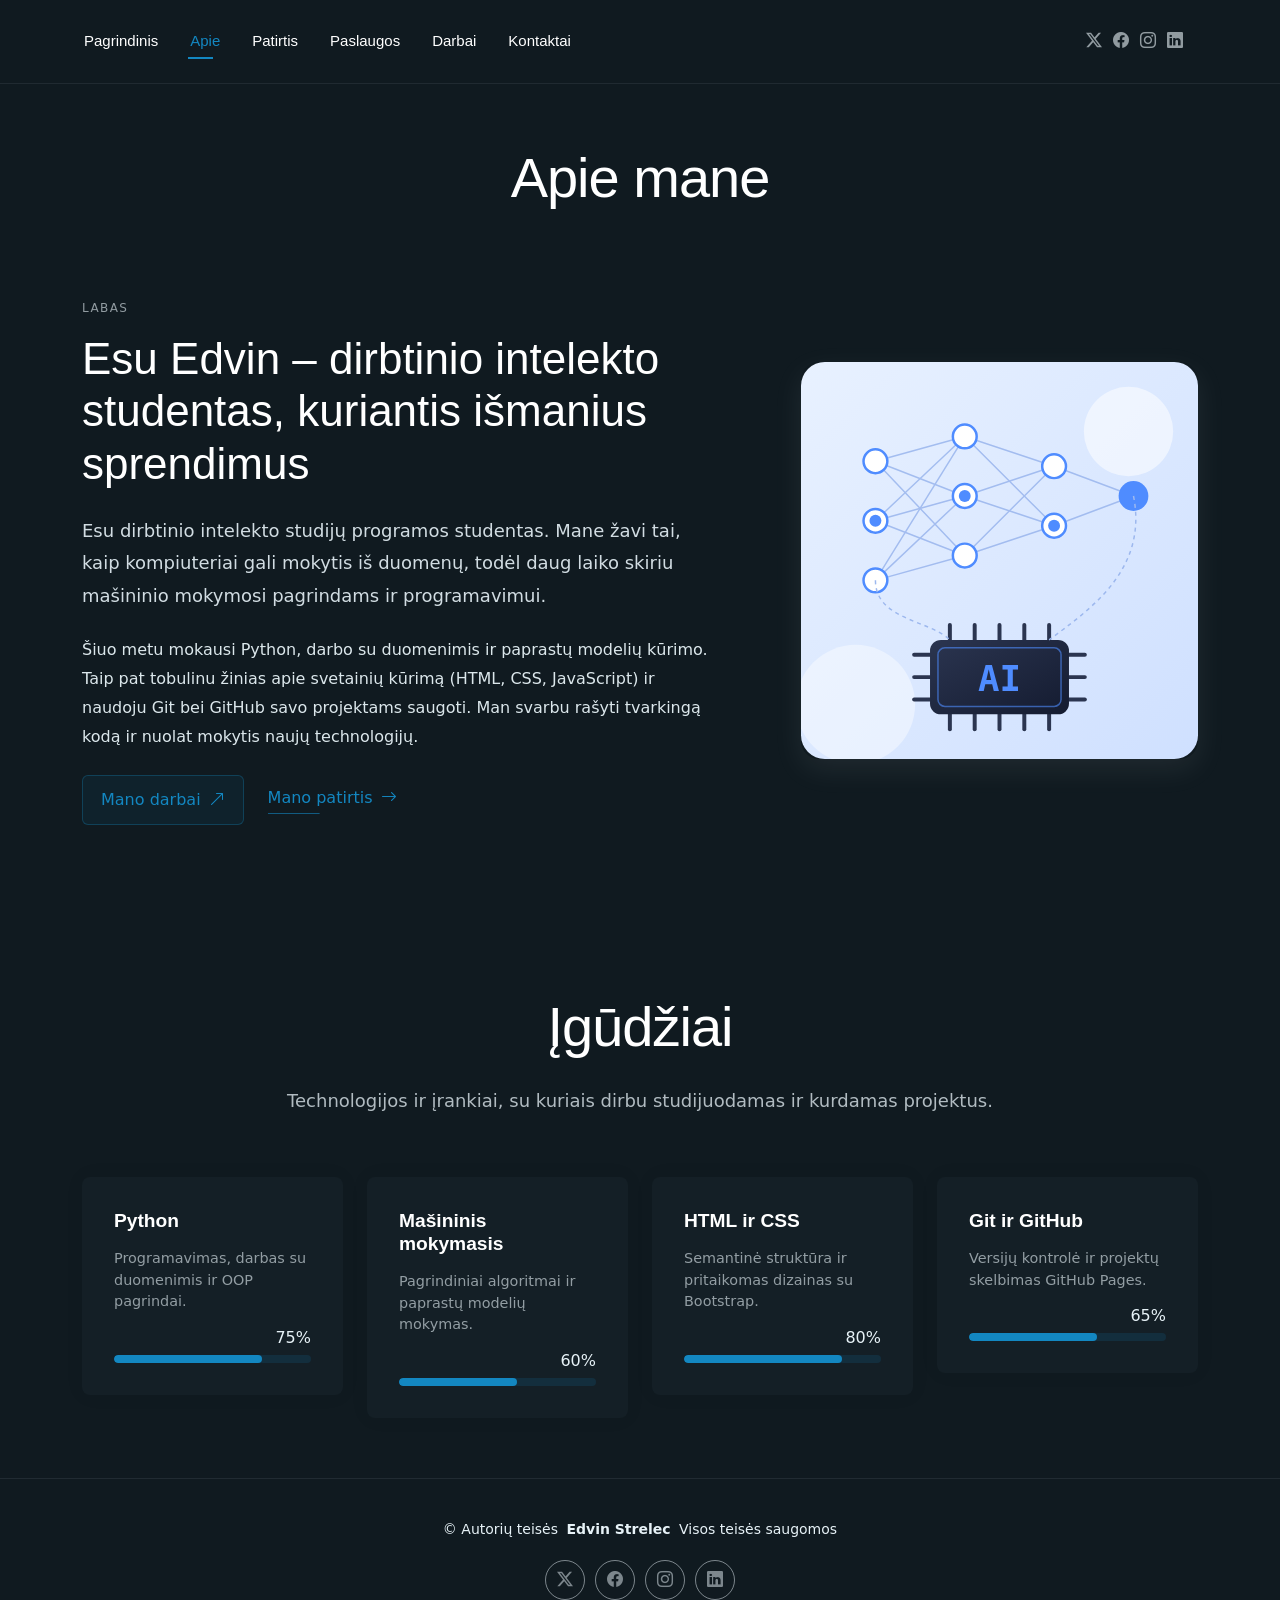
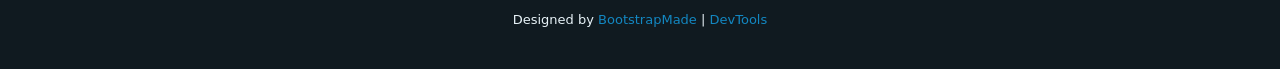
==== commit 3416e140: "Laboratorinis 8" ====
--- a/about.html
+++ b/about.html
@@ -106,7 +106,7 @@
 
           <div class="col-lg-5" data-aos="zoom-in" data-aos-delay="250">
             <figure class="profile-figure text-center text-lg-end">
-              <img src="assets/img/ai-student.svg" alt="Edvin Strelec – dirbtinio intelekto tema" class="img-fluid profile-photo">
+              <img src="assets/img/ai-student.svg" alt="Edvin Strelec – dirbtinio intelekto tema" width="800" height="800" class="img-fluid profile-photo">
             </figure>
           </div>
         </div>
--- a/assets/css/main.css
+++ b/assets/css/main.css
@@ -2852,4 +2852,73 @@
 --------------------------------------------------------------*/
 .starter-section {
   /* Add your styles here */
-}+}
+/*--------------------------------------------------------------
+# Lab 8: Paslaugų lentelė, sąrašai ir medija
+--------------------------------------------------------------*/
+.services .service-block {
+  margin-top: 60px;
+}
+
+.services .service-block h3 {
+  font-size: 1.5rem;
+  margin-bottom: 20px;
+}
+
+.services .service-block h4 {
+  font-size: 1.1rem;
+  margin-bottom: 12px;
+}
+
+.services .service-table {
+  --bs-table-bg: var(--surface-color);
+  --bs-table-color: var(--default-color);
+  --bs-table-border-color: color-mix(in srgb, var(--default-color), transparent 85%);
+  margin-bottom: 0;
+}
+
+.services .service-table caption {
+  color: color-mix(in srgb, var(--default-color), transparent 40%);
+}
+
+.services .service-table thead th {
+  background-color: var(--accent-color);
+  color: var(--contrast-color);
+  border-color: var(--accent-color);
+}
+
+.services .service-table th,
+.services .service-table td {
+  padding: 14px 18px;
+}
+
+.services .service-list {
+  padding-left: 1.4rem;
+  margin: 0;
+}
+
+.services .service-list li {
+  margin-bottom: 8px;
+}
+
+.services .service-list ul {
+  margin-top: 8px;
+  list-style: circle;
+}
+
+.services .service-media {
+  display: block;
+  max-width: 100%;
+  height: auto;
+  border-radius: 8px;
+}
+
+.services audio.service-media {
+  width: 100%;
+}
+
+.services .media-caption {
+  margin: 8px 0 0;
+  font-size: 0.9rem;
+  color: color-mix(in srgb, var(--default-color), transparent 40%);
+}
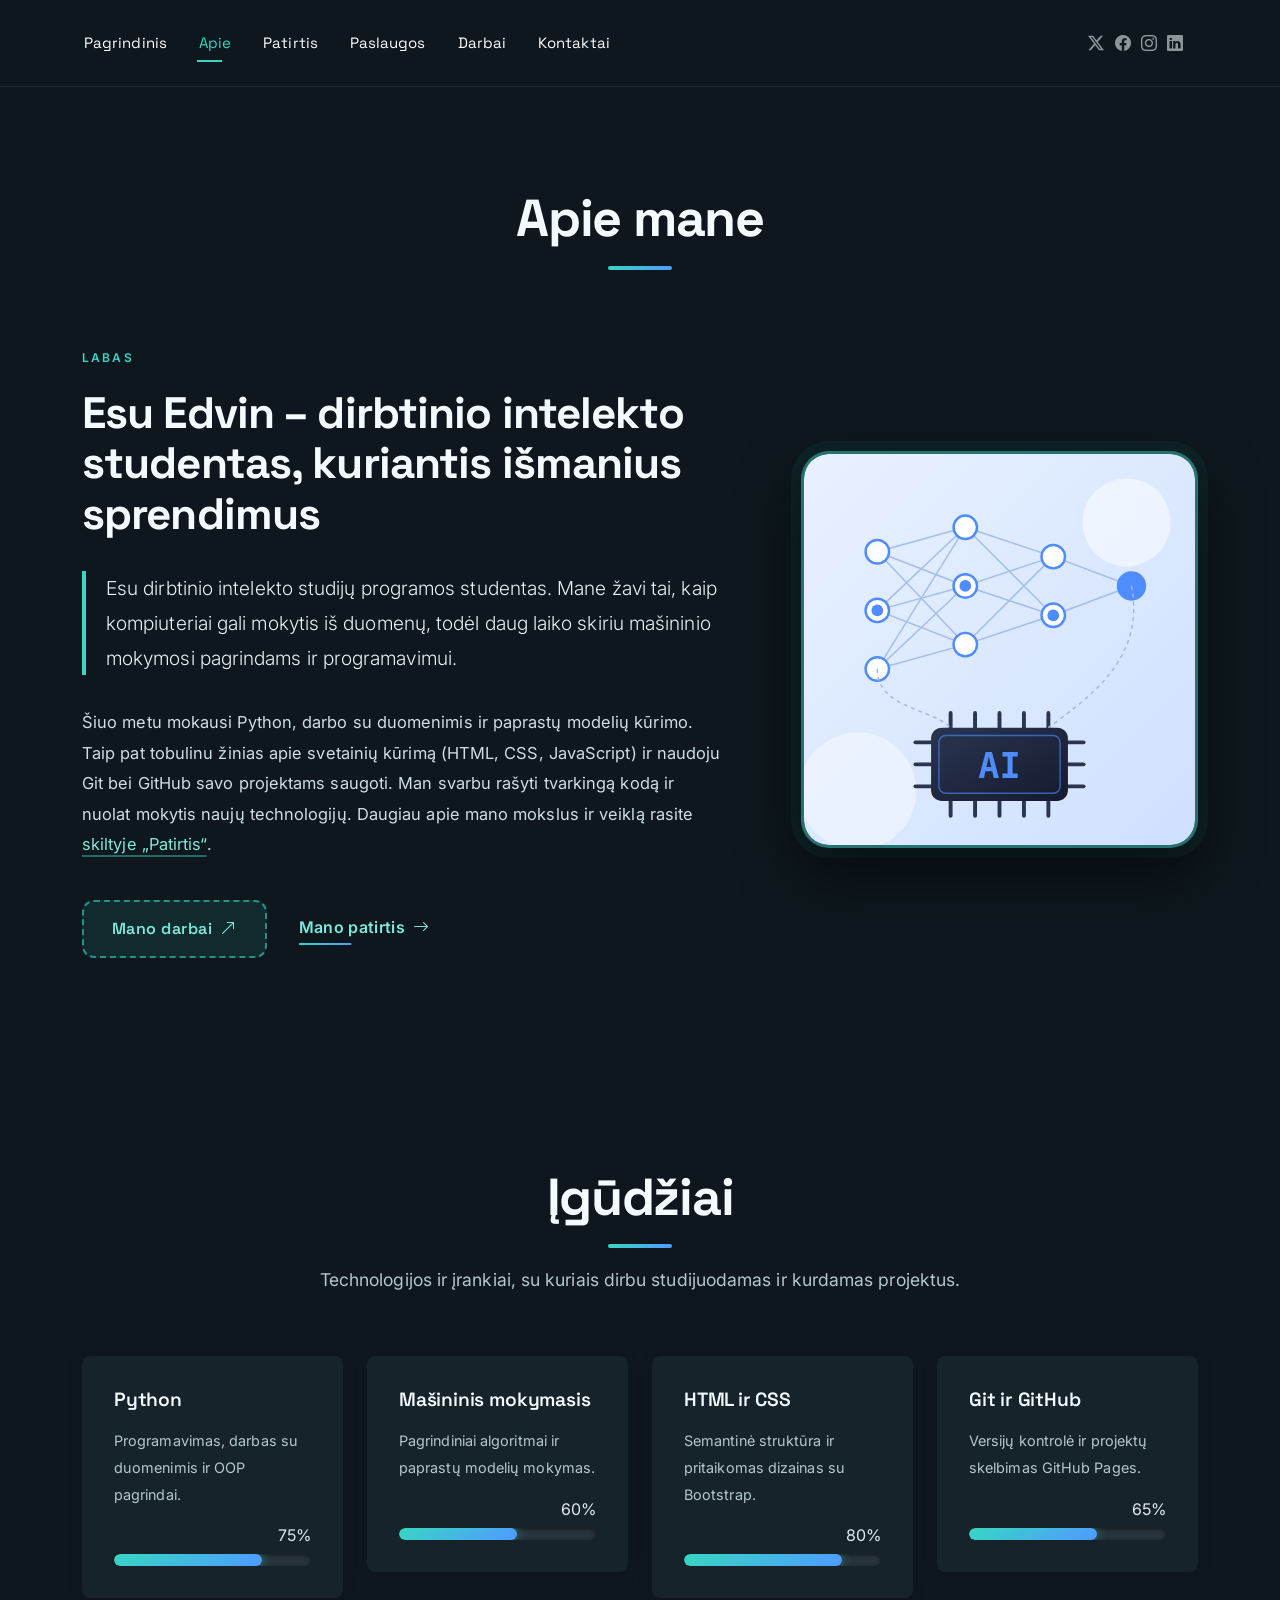
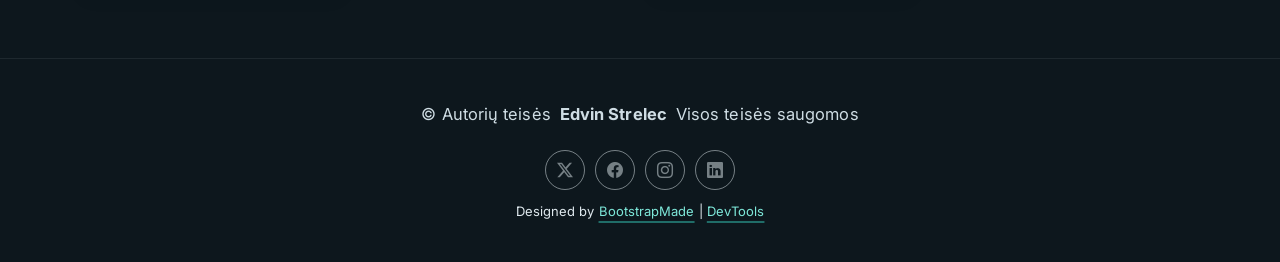
==== commit 8898982a: "Laboratorinis 9" ====
--- a/about.html
+++ b/about.html
@@ -16,6 +16,7 @@
   <link href="https://fonts.googleapis.com" rel="preconnect">
   <link href="https://fonts.gstatic.com" rel="preconnect" crossorigin>
   <link href="https://fonts.googleapis.com/css2?family=Roboto:ital,wght@0,100;0,300;0,400;0,500;0,700;0,900;1,100;1,300;1,400;1,500;1,700;1,900&family=Poppins:ital,wght@0,100;0,200;0,300;0,400;0,500;0,600;0,700;0,800;0,900;1,100;1,200;1,300;1,400;1,500;1,600;1,700;1,800;1,900&family=Raleway:ital,wght@0,100;0,200;0,300;0,400;0,500;0,600;0,700;0,800;0,900;1,100;1,200;1,300;1,400;1,500;1,600;1,700;1,800;1,900&display=swap" rel="stylesheet">
+  <link href="https://fonts.googleapis.com/css2?family=Inter:wght@400;500;600;700&family=Space+Grotesk:wght@500;600;700&display=swap" rel="stylesheet">
 
   <!-- Vendor CSS Files -->
   <link href="assets/vendor/bootstrap/css/bootstrap.min.css" rel="stylesheet">
@@ -26,6 +27,9 @@
 
   <!-- Main CSS File -->
   <link href="assets/css/main.css" rel="stylesheet">
+
+  <!-- Custom CSS File (9 LD) – po main.css -->
+  <link href="assets/css/custom.css" rel="stylesheet">
 
   <!-- =======================================================
   * Template Name: FolioOne
@@ -90,7 +94,7 @@
                 Esu dirbtinio intelekto studijų programos studentas. Mane žavi tai, kaip kompiuteriai gali mokytis iš duomenų, todėl daug laiko skiriu mašininio mokymosi pagrindams ir programavimui.
               </p>
               <p>
-                Šiuo metu mokausi Python, darbo su duomenimis ir paprastų modelių kūrimo. Taip pat tobulinu žinias apie svetainių kūrimą (HTML, CSS, JavaScript) ir naudoju Git bei GitHub savo projektams saugoti. Man svarbu rašyti tvarkingą kodą ir nuolat mokytis naujų technologijų.
+                Šiuo metu mokausi Python, darbo su duomenimis ir paprastų modelių kūrimo. Taip pat tobulinu žinias apie svetainių kūrimą (HTML, CSS, JavaScript) ir naudoju Git bei GitHub savo projektams saugoti. Man svarbu rašyti tvarkingą kodą ir nuolat mokytis naujų technologijų. Daugiau apie mano mokslus ir veiklą rasite <a href="resume.html">skiltyje „Patirtis“</a>.
               </p>
 
               <div class="cta-group">
--- a/assets/css/custom.css
+++ b/assets/css/custom.css
@@ -0,0 +1,720 @@
+/*--------------------------------------------------------------
+# custom.css – 9 laboratorinis darbas
+# Šis failas jungiamas PO main.css, todėl pakeičia šablono stilius.
+--------------------------------------------------------------*/
+
+/*--------------------------------------------------------------
+# 1. Kintamieji: šriftai ir spalvos
+--------------------------------------------------------------*/
+:root {
+  --default-font: "Inter", system-ui, -apple-system, "Segoe UI", Roboto, Arial, sans-serif;
+  --heading-font: "Space Grotesk", "Inter", system-ui, -apple-system, "Segoe UI", sans-serif;
+  --nav-font: "Space Grotesk", "Inter", system-ui, sans-serif;
+
+  --background-color: #0d171d;
+  --default-color: #dfe9ee;
+  --heading-color: #f4fbff;
+  --accent-color: #38d6c3;
+  --surface-color: #16232b;
+  --contrast-color: #08141a;
+
+  --nav-hover-color: #38d6c3;
+  --nav-dropdown-hover-color: #38d6c3;
+
+  /* papildomi kintamieji šiam failui */
+  --text-soft: #cfdde4;
+  --text-muted: #b4c6cf;
+  --accent-light: #7ee8da;
+  --accent-2: #4f9bff;
+  --gradient: linear-gradient(135deg, #38d6c3 0%, #4f9bff 100%);
+  --border-soft: rgba(255, 255, 255, 0.1);
+  --radius-md: 14px;
+  --radius-lg: 18px;
+}
+
+/*--------------------------------------------------------------
+# 2. Tipografija: šriftai, antraštės, pastraipos
+--------------------------------------------------------------*/
+body {
+  font-family: var(--default-font);
+  font-size: 1rem;
+  line-height: 1.75;
+  letter-spacing: 0.005em;
+}
+
+h1,
+h2,
+h3,
+h4,
+h5,
+h6 {
+  font-family: var(--heading-font);
+  color: var(--heading-color);
+}
+
+h1 {
+  font-size: clamp(2.5rem, 5.5vw, 3.75rem);
+  font-weight: 700;
+  letter-spacing: -0.025em;
+  line-height: 1.08;
+}
+
+h2 {
+  font-size: clamp(1.9rem, 3.6vw, 2.6rem);
+  font-weight: 700;
+  letter-spacing: -0.02em;
+  line-height: 1.15;
+}
+
+h3 {
+  font-size: 1.5rem;
+  font-weight: 600;
+  letter-spacing: -0.01em;
+  line-height: 1.25;
+}
+
+h4 {
+  font-size: 1.25rem;
+  font-weight: 600;
+  line-height: 1.3;
+}
+
+h5 {
+  font-size: 1rem;
+  font-weight: 600;
+  letter-spacing: 0.08em;
+  text-transform: uppercase;
+}
+
+h6 {
+  font-size: 0.875rem;
+  font-weight: 600;
+  letter-spacing: 0.1em;
+  text-transform: uppercase;
+  color: var(--accent-color);
+}
+
+p {
+  font-size: 1.03rem;
+  line-height: 1.85;
+  color: var(--text-soft);
+  margin-bottom: 1.25rem;
+}
+
+/* Šablono antraščių ir pastraipų taisyklės turi didesnį specifiškumą,
+   todėl pakartojame jų selektorius */
+.section-title h2 {
+  font-size: clamp(2.2rem, 5vw, 3.25rem);
+  font-weight: 700;
+  letter-spacing: -0.025em;
+  margin-bottom: 1rem;
+}
+
+.section-title h2::after {
+  content: "";
+  display: block;
+  width: 64px;
+  height: 4px;
+  margin: 1rem auto 0;
+  border-radius: 4px;
+  background: var(--gradient);
+}
+
+.section-title p {
+  font-size: 1.1rem;
+  line-height: 1.85;
+  color: var(--text-muted);
+}
+
+.hero .hero-content h1 {
+  font-size: clamp(2.5rem, 5.5vw, 3.75rem);
+  font-weight: 700;
+  letter-spacing: -0.03em;
+  line-height: 1.1;
+}
+
+.hero .hero-content h2 {
+  font-size: 1.5rem;
+  font-weight: 500;
+  color: var(--text-soft);
+}
+
+.hero .hero-content p {
+  font-size: 1.1rem;
+  line-height: 1.85;
+  color: var(--text-soft);
+}
+
+.about .intro-content .eyebrow {
+  color: var(--accent-color);
+  font-weight: 600;
+  letter-spacing: 0.18em;
+}
+
+.about .intro-content .headline {
+  font-weight: 700;
+  letter-spacing: -0.02em;
+  line-height: 1.15;
+}
+
+.about .intro-content .lead {
+  font-size: 1.2rem;
+  line-height: 1.8;
+  color: #e6f0f5;
+  padding-left: 1.25rem;
+  border-left: 4px solid var(--accent-color);
+}
+
+.about .intro-content p {
+  line-height: 1.85;
+  color: var(--text-soft);
+}
+
+.skills .skill-box h3 {
+  font-weight: 600;
+  letter-spacing: -0.01em;
+}
+
+.skills .skill-box p {
+  opacity: 1;
+  color: var(--text-muted);
+}
+
+.resume .resume-item .resume-title {
+  font-weight: 700;
+  letter-spacing: -0.015em;
+}
+
+.resume .resume-item article h4 {
+  font-weight: 600;
+  letter-spacing: -0.01em;
+}
+
+.resume .resume-item article .institution,
+.resume .resume-item article .company {
+  color: var(--text-muted);
+}
+
+.portfolio .portfolio-card .portfolio-info h4 {
+  font-weight: 600;
+  letter-spacing: -0.01em;
+}
+
+.portfolio .portfolio-card .portfolio-info p {
+  color: var(--text-muted);
+  line-height: 1.6;
+}
+
+/*--------------------------------------------------------------
+# 3a. Mygtukai ir jų pseudo-klasės (:hover, :active)
+--------------------------------------------------------------*/
+.btn,
+.hero .hero-actions .btn,
+.about .intro-content .cta-group .btn-ghost,
+.portfolio .btn-primary {
+  display: inline-flex;
+  align-items: center;
+  justify-content: center;
+  gap: 0.5rem;
+  padding: 13px 28px;
+  border-radius: 12px;
+  border: 2px solid transparent;
+  font-family: var(--heading-font);
+  font-weight: 600;
+  letter-spacing: 0.03em;
+  cursor: pointer;
+  transition: transform 0.25s ease, box-shadow 0.25s ease, background 0.25s ease, color 0.25s ease, filter 0.25s ease;
+}
+
+/* pagrindinis mygtukas */
+.hero .hero-actions .btn.btn-primary,
+.btn-primary,
+.portfolio .btn-primary {
+  background: var(--gradient);
+  color: var(--contrast-color);
+  border-color: transparent;
+  box-shadow: 0 6px 18px rgba(56, 214, 195, 0.28);
+}
+
+.hero .hero-actions .btn.btn-primary:hover,
+.btn-primary:hover,
+.portfolio .btn-primary:hover {
+  background: var(--gradient);
+  color: var(--contrast-color);
+  border-color: transparent;
+  transform: translateY(-3px);
+  box-shadow: 0 12px 26px rgba(56, 214, 195, 0.42);
+  filter: brightness(1.08);
+}
+
+.hero .hero-actions .btn.btn-primary:active,
+.btn-primary:active,
+.portfolio .btn-primary:active {
+  transform: translateY(0) scale(0.97);
+  box-shadow: 0 3px 8px rgba(56, 214, 195, 0.3);
+  filter: brightness(0.92);
+}
+
+/* kontūrinis mygtukas */
+.hero .hero-actions .btn.btn-outline {
+  background: transparent;
+  color: var(--accent-color);
+  border-color: var(--accent-color);
+}
+
+.hero .hero-actions .btn.btn-outline:hover {
+  background: var(--accent-color);
+  color: var(--contrast-color);
+  transform: translateY(-3px);
+  box-shadow: 0 10px 22px rgba(56, 214, 195, 0.35);
+}
+
+.hero .hero-actions .btn.btn-outline:active {
+  transform: translateY(0) scale(0.97);
+  box-shadow: none;
+  filter: brightness(0.9);
+}
+
+/* „ghost“ mygtukas skiltyje „Apie“ */
+.about .intro-content .cta-group .btn-ghost {
+  background: rgba(56, 214, 195, 0.1);
+  color: var(--accent-light);
+  border: 2px dashed rgba(56, 214, 195, 0.6);
+}
+
+.about .intro-content .cta-group .btn-ghost:hover,
+.about .intro-content .cta-group .btn-ghost:focus {
+  background: var(--gradient);
+  color: var(--contrast-color);
+  border-color: transparent;
+  transform: translateY(-3px);
+  box-shadow: 0 10px 22px rgba(56, 214, 195, 0.35);
+}
+
+.about .intro-content .cta-group .btn-ghost:active {
+  transform: translateY(0) scale(0.97);
+  box-shadow: none;
+  filter: brightness(0.9);
+}
+
+/* aiškus fokusas klaviatūros naudotojams */
+.btn:focus-visible,
+.btn-ghost:focus-visible {
+  outline: 3px solid rgba(126, 232, 218, 0.7);
+  outline-offset: 3px;
+}
+
+/*--------------------------------------------------------------
+# 3b. Nuorodos
+--------------------------------------------------------------*/
+a {
+  color: var(--accent-color);
+  transition: color 0.25s ease, background-color 0.25s ease, text-decoration-color 0.25s ease;
+}
+
+a:hover {
+  color: #aaf5ec;
+}
+
+a:active {
+  color: #ffffff;
+}
+
+a:focus-visible {
+  outline: 3px solid rgba(56, 214, 195, 0.55);
+  outline-offset: 3px;
+  border-radius: 4px;
+}
+
+/* nuorodos tekste ir poraštėje */
+main a:not([class]),
+.footer .credits a,
+.media-caption a {
+  color: var(--accent-light);
+  text-decoration: underline;
+  text-decoration-thickness: 2px;
+  text-underline-offset: 5px;
+  text-decoration-color: rgba(56, 214, 195, 0.45);
+  border-radius: 3px;
+}
+
+main a:not([class]):hover,
+.footer .credits a:hover,
+.media-caption a:hover {
+  color: #ffffff;
+  background-color: rgba(56, 214, 195, 0.18);
+  text-decoration-color: var(--accent-color);
+}
+
+/* „Mano patirtis“ nuoroda skiltyje „Apie“ */
+.about .intro-content .cta-group .link-underline {
+  color: var(--accent-light);
+  font-weight: 600;
+  letter-spacing: 0.02em;
+}
+
+.about .intro-content .cta-group .link-underline::after {
+  height: 2px;
+  background: var(--gradient);
+  border-radius: 2px;
+}
+
+.about .intro-content .cta-group .link-underline:hover,
+.about .intro-content .cta-group .link-underline:focus {
+  color: #ffffff;
+}
+
+/*--------------------------------------------------------------
+# 4a. Tarpai (margin / padding): „Apie“, „Patirtis“, „Atlikti darbai“
+--------------------------------------------------------------*/
+.about.section,
+.resume.section,
+.portfolio.section {
+  padding: 100px 0;
+}
+
+.about .section-title,
+.resume .section-title,
+.portfolio .section-title {
+  padding-bottom: 56px;
+}
+
+/* Apie */
+.about .intro-content .eyebrow {
+  margin-bottom: 20px;
+}
+
+.about .intro-content .headline {
+  margin-bottom: 32px;
+}
+
+.about .intro-content .lead {
+  margin-bottom: 32px;
+}
+
+.about .intro-content p {
+  margin-bottom: 28px;
+}
+
+.about .intro-content .cta-group {
+  margin-top: 40px;
+  gap: 32px;
+}
+
+/* Patirtis */
+.resume .resume-item {
+  margin-bottom: 4.5rem;
+}
+
+.resume .resume-item .resume-title {
+  margin-bottom: 2rem;
+}
+
+.resume .resume-item .resume-content {
+  padding-left: 2rem;
+  border-left: 3px solid rgba(56, 214, 195, 0.35);
+}
+
+/* Atlikti darbai */
+.portfolio .portfolio-filters {
+  gap: 14px;
+  margin-bottom: 3rem;
+}
+
+.portfolio .portfolio-filters li {
+  padding: 10px 24px;
+  border-radius: 12px;
+  border: 1px solid rgba(56, 214, 195, 0.35);
+}
+
+.portfolio .portfolio-card .portfolio-info {
+  padding: 1.75rem;
+}
+
+.portfolio .portfolio-card .portfolio-info h4 {
+  margin-bottom: 0.5rem;
+}
+
+.portfolio .portfolio-card .portfolio-info p {
+  margin-bottom: 1rem;
+}
+
+/*--------------------------------------------------------------
+# 4b. Turinio blokų išvaizda: kraštinės, užapvalinimai, šešėliai
+--------------------------------------------------------------*/
+/* Apie: nuotrauka */
+.about .profile-figure .profile-photo {
+  background: var(--surface-color);
+  border: 3px solid rgba(56, 214, 195, 0.45);
+  border-radius: 28px;
+  box-shadow: 0 24px 60px rgba(0, 0, 0, 0.5), 0 0 0 10px rgba(56, 214, 195, 0.06);
+}
+
+/* Patirtis: įrašai tampa kortelėmis */
+.resume .resume-item article {
+  margin-bottom: 2.25rem;
+  padding: 1.75rem 2rem;
+  background: var(--surface-color);
+  border: 1px solid var(--border-soft);
+  border-radius: var(--radius-lg);
+  box-shadow: 0 12px 30px rgba(0, 0, 0, 0.35);
+  transition: transform 0.3s ease, box-shadow 0.3s ease, border-color 0.3s ease;
+}
+
+.resume .resume-item article:hover {
+  transform: translateY(-4px);
+  border-color: rgba(56, 214, 195, 0.45);
+  box-shadow: 0 18px 38px rgba(0, 0, 0, 0.45);
+}
+
+.resume .resume-item article::before {
+  left: -2.6rem;
+}
+
+.resume .resume-item article:last-child {
+  margin-bottom: 0;
+}
+
+/* Atlikti darbai: kortelės */
+.portfolio .portfolio-card {
+  margin-bottom: 2.25rem;
+  border: 1px solid var(--border-soft);
+  border-radius: var(--radius-lg);
+  box-shadow: 0 14px 34px rgba(0, 0, 0, 0.4);
+}
+
+.portfolio .portfolio-card:hover {
+  transform: translateY(-8px);
+  border-color: rgba(56, 214, 195, 0.5);
+  box-shadow: 0 22px 44px rgba(0, 0, 0, 0.5);
+}
+
+.portfolio .portfolio-card .portfolio-info .portfolio-tags span {
+  border-radius: 8px;
+}
+
+@media (max-width: 767.98px) {
+  .about.section,
+  .resume.section,
+  .portfolio.section {
+    padding: 70px 0;
+  }
+
+  .resume .resume-item article {
+    padding: 1.25rem;
+  }
+
+  .resume .resume-content {
+    padding-left: 1.25rem !important;
+  }
+
+  .resume .resume-item article::before,
+  .resume article::before {
+    left: -1.85rem !important;
+  }
+}
+
+/*--------------------------------------------------------------
+# 5. Dviejų komponentų stilius: progreso juostos ir „į viršų“ mygtukas
+--------------------------------------------------------------*/
+/* 5.1 Progreso juostos (Įgūdžiai ir Patirtis) */
+.skills .skill-box .progress,
+.resume .skill-item .progress {
+  height: 12px;
+  background-color: rgba(255, 255, 255, 0.08);
+  border-radius: 6px;
+  box-shadow: inset 0 1px 4px rgba(0, 0, 0, 0.55);
+}
+
+.skills .skill-box .progress .progress-bar,
+.resume .skill-item .progress .progress-bar {
+  background: var(--gradient);
+  border-radius: 6px;
+  box-shadow: 0 0 12px rgba(56, 214, 195, 0.55);
+}
+
+.resume .skill-item .progress .progress-bar::after {
+  color: var(--accent-light);
+}
+
+/* 5.2 „Į viršų“ mygtukas */
+.scroll-top {
+  right: 24px;
+  width: 52px;
+  height: 52px;
+  background: var(--gradient);
+  border: 2px solid rgba(255, 255, 255, 0.25);
+  border-radius: 14px;
+  box-shadow: 0 8px 20px rgba(0, 0, 0, 0.45);
+}
+
+.scroll-top i {
+  color: var(--contrast-color);
+}
+
+.scroll-top:hover {
+  background: var(--gradient);
+  color: var(--contrast-color);
+  transform: translateY(-4px);
+  box-shadow: 0 12px 26px rgba(56, 214, 195, 0.4);
+}
+
+.scroll-top.active {
+  bottom: 24px;
+}
+
+/*--------------------------------------------------------------
+# Papildoma užduotis 1: sąrašai (paslaugų skiltis)
+--------------------------------------------------------------*/
+/* nenumeruotas sąrašas: rombo formos ženkliukas (::before) */
+.services ul.service-list {
+  padding-left: 0;
+  list-style: none;
+}
+
+.services ul.service-list > li {
+  position: relative;
+  padding-left: 1.9rem;
+  margin-bottom: 0.7rem;
+}
+
+.services ul.service-list > li::before {
+  content: "";
+  position: absolute;
+  left: 0.2rem;
+  top: 0.62em;
+  width: 10px;
+  height: 10px;
+  border-radius: 2px;
+  background: var(--gradient);
+  transform: rotate(45deg);
+}
+
+/* įdėtinis sąrašas: kitoks išvaizda nei pagrindinio */
+.services ul.service-list ul {
+  margin: 0.6rem 0 0.4rem;
+  padding-left: 1.25rem;
+  list-style: none;
+  font-size: 0.95rem;
+  color: var(--text-muted);
+  border-left: 2px dashed rgba(79, 155, 255, 0.55);
+}
+
+.services ul.service-list ul > li {
+  position: relative;
+  padding-left: 1.5rem;
+  margin-bottom: 0.3rem;
+}
+
+.services ul.service-list ul > li::before {
+  content: "→";
+  position: absolute;
+  left: 0;
+  top: 0;
+  width: auto;
+  height: auto;
+  background: none;
+  border-radius: 0;
+  transform: none;
+  color: var(--accent-2);
+  font-weight: 700;
+}
+
+/* numeruotas sąrašas: skaitikliai (counters) */
+.services ol.service-list {
+  counter-reset: etapas;
+  padding-left: 0;
+  list-style: none;
+}
+
+.services ol.service-list > li {
+  counter-increment: etapas;
+  position: relative;
+  padding: 0.5rem 0 1rem 3.4rem;
+  margin: 0;
+}
+
+.services ol.service-list > li::before {
+  content: counter(etapas);
+  position: absolute;
+  left: 0;
+  top: 0.35rem;
+  display: flex;
+  align-items: center;
+  justify-content: center;
+  width: 2.3rem;
+  height: 2.3rem;
+  border-radius: 50%;
+  background: var(--gradient);
+  color: var(--contrast-color);
+  font-family: var(--heading-font);
+  font-weight: 700;
+}
+
+.services ol.service-list > li:not(:last-child)::after {
+  content: "";
+  position: absolute;
+  left: 1.1rem;
+  top: 2.8rem;
+  bottom: 0.1rem;
+  width: 2px;
+  background: rgba(56, 214, 195, 0.3);
+}
+
+/*--------------------------------------------------------------
+# Papildoma užduotis 2: lentelė
+--------------------------------------------------------------*/
+.services .service-table {
+  border-collapse: separate;
+  border-spacing: 0;
+  border-radius: var(--radius-md);
+  overflow: hidden;
+  border: 1px solid var(--border-soft);
+}
+
+/* vienodi vidiniai tarpai ir turinio lygiavimas centre */
+.services .service-table th,
+.services .service-table td {
+  padding: 16px 20px;
+  text-align: center;
+  vertical-align: middle;
+  border-color: var(--border-soft);
+}
+
+/* antraštinė eilutė */
+.services .service-table thead th {
+  background: var(--gradient);
+  color: var(--contrast-color);
+  font-family: var(--heading-font);
+  font-weight: 700;
+  font-size: 0.95rem;
+  letter-spacing: 0.08em;
+  text-transform: uppercase;
+  border-color: transparent;
+}
+
+/* „zebra“ stilius */
+.services .service-table tbody tr:nth-child(odd) > * {
+  background-color: var(--surface-color);
+  color: var(--default-color);
+}
+
+.services .service-table tbody tr:nth-child(even) > * {
+  background-color: #1f323d;
+  color: var(--default-color);
+}
+
+/* eilutės :hover efektas */
+.services .service-table tbody tr > * {
+  transition: background-color 0.25s ease;
+}
+
+.services .service-table tbody tr:hover > * {
+  background-color: rgba(56, 214, 195, 0.2);
+  color: #ffffff;
+}
+
+.services .service-table caption {
+  color: var(--text-muted);
+  text-align: center;
+}
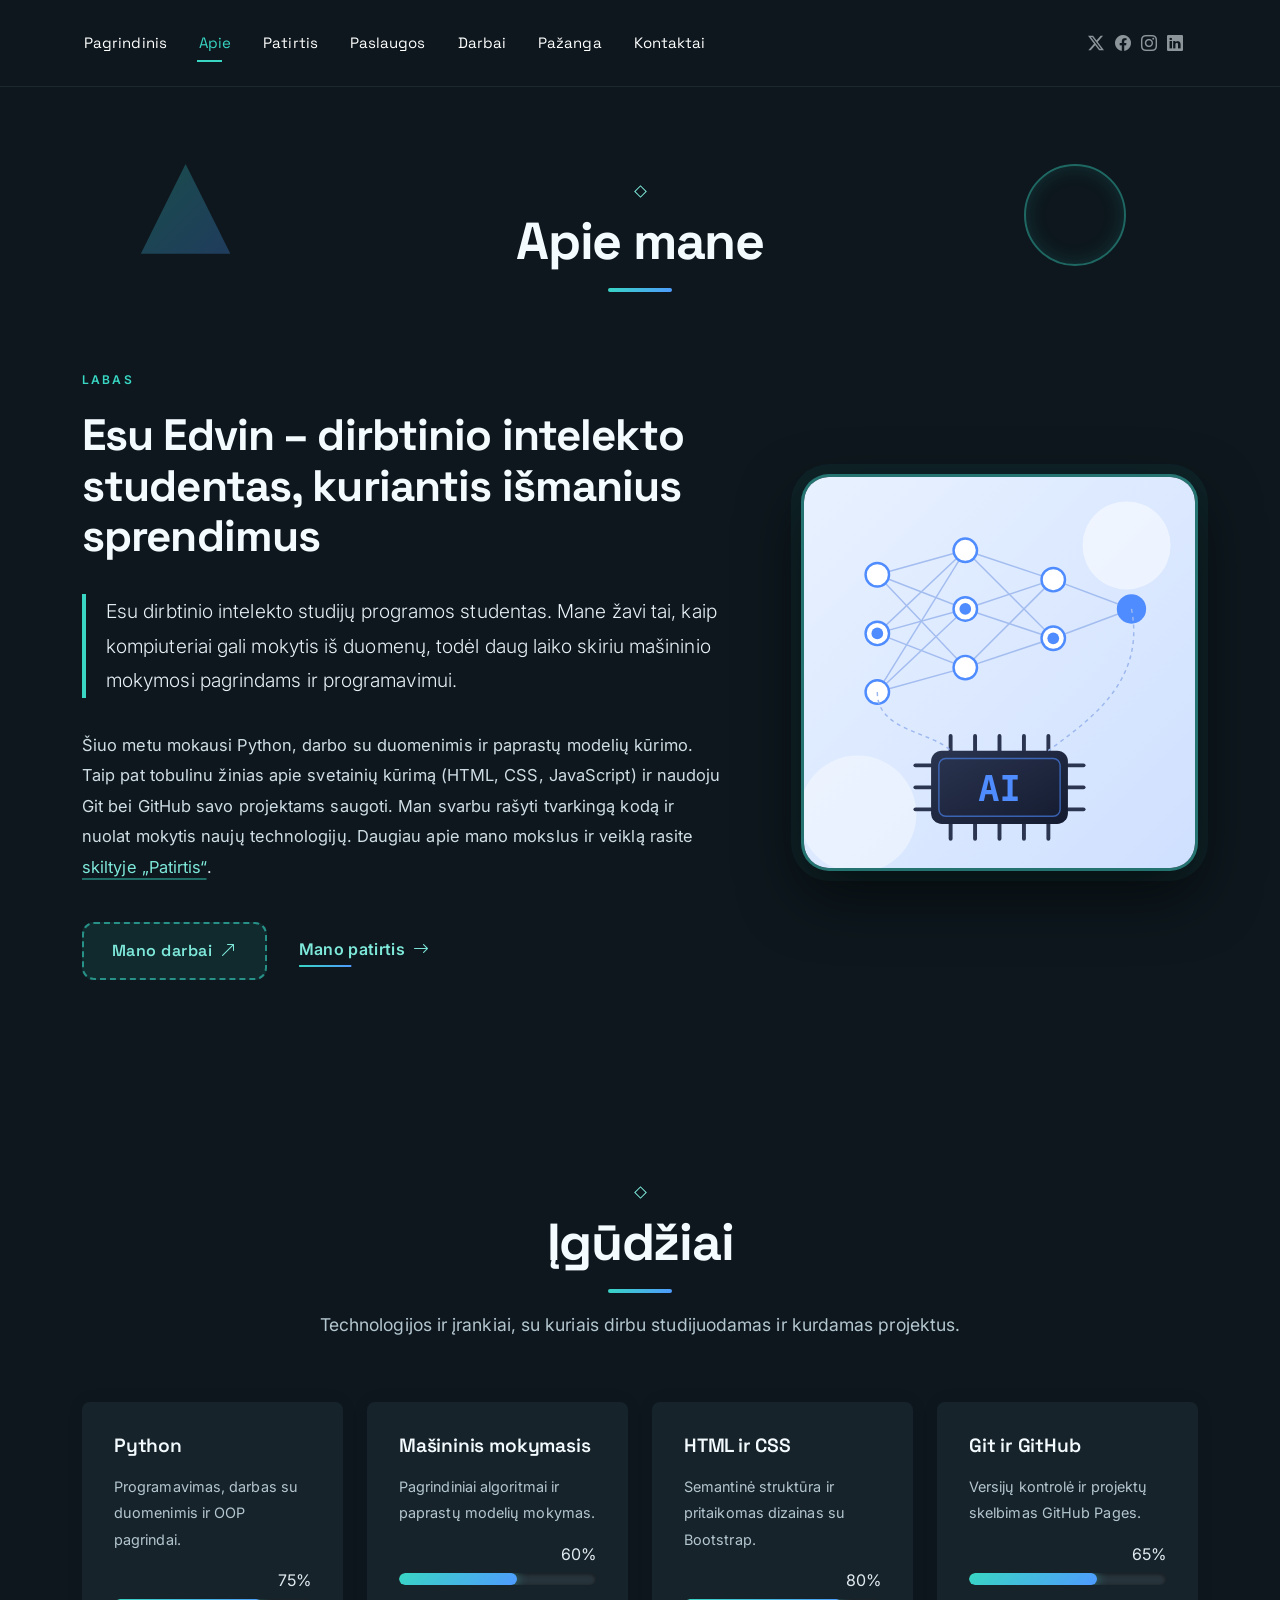
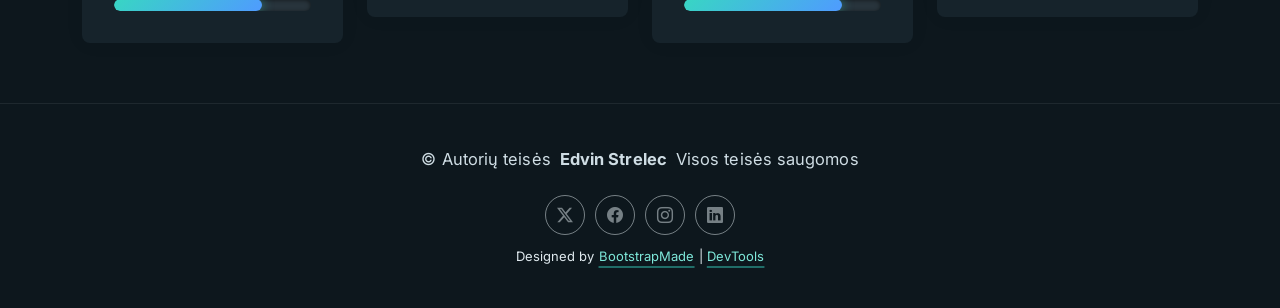
==== commit 413e0078: "Laboratorinis 12: interaktyvi įgūdžių pažangos lenta" ====
--- a/about.html
+++ b/about.html
@@ -57,6 +57,7 @@
           <li><a href="resume.html">Patirtis</a></li>
           <li><a href="services.html">Paslaugos</a></li>
           <li><a href="portfolio.html">Darbai</a></li>
+          <li><a href="progress.html">Pažanga</a></li>
           <li><a href="contact.html">Kontaktai</a></li>
         </ul>
         <i class="mobile-nav-toggle d-xl-none bi bi-list"></i>
--- a/assets/css/custom.css
+++ b/assets/css/custom.css
@@ -718,3 +718,516 @@
   color: var(--text-muted);
   text-align: center;
 }
+
+/* 10 laboratorinis darbas: CSS animacijos */
+
+:is(.header-social-links, .social-links) a i::before {
+  animation: ld10-social-bounce 2s ease-in-out infinite;
+}
+
+:is(.header-social-links, .social-links) a:nth-child(2) i::before {
+  animation-delay: 120ms;
+}
+
+:is(.header-social-links, .social-links) a:nth-child(3) i::before {
+  animation-delay: 240ms;
+}
+
+:is(.header-social-links, .social-links) a:nth-child(4) i::before {
+  animation-delay: 360ms;
+}
+
+@keyframes ld10-social-bounce {
+  0%, 100% {
+    transform: translateY(0) scale(1);
+    opacity: 0.85;
+  }
+
+  25% {
+    transform: translateY(-7px) scale(1.2);
+    opacity: 1;
+  }
+
+  45% {
+    transform: translateY(1px) scale(0.95);
+    opacity: 0.75;
+  }
+
+  65% {
+    transform: translateY(-1px) scale(1.03);
+    opacity: 0.95;
+  }
+}
+
+@keyframes ld10-social-pulse {
+  0%, 100% {
+    opacity: 0.65;
+  }
+
+  50% {
+    opacity: 1;
+  }
+}
+
+.services .service-item:hover .service-icon i::before {
+  animation: ld10-service-icon-pop 650ms ease-in-out;
+}
+
+@keyframes ld10-service-icon-pop {
+  0%, 100% {
+    scale: 1;
+  }
+
+  65% {
+    scale: 1.22;
+  }
+}
+
+/* Antraščių rombai ir gradientinės linijos */
+.section-title h2::before,
+.hero .hero-content h1::before {
+  content: "";
+  display: block;
+  width: 9px;
+  height: 9px;
+  margin: 0 auto 0.85rem;
+  border: 1px solid var(--accent-light);
+  transform: rotate(45deg);
+  animation: ld10-heading-diamond 3.6s ease-in-out infinite alternate;
+}
+
+.section-title h2::after,
+.hero .hero-content h1::after {
+  content: "";
+  display: block;
+  width: 64px;
+  height: 4px;
+  margin: 1rem auto 0;
+  border-radius: 4px;
+  background: var(--gradient);
+  animation: ld10-heading-line 3.6s ease-in-out infinite alternate;
+}
+
+@media (min-width: 993px) {
+  .hero .hero-content h1::before,
+  .hero .hero-content h1::after {
+    margin-left: 0;
+    transform-origin: left center;
+  }
+}
+
+@keyframes ld10-heading-diamond {
+  from {
+    transform: rotate(45deg) scale(0.85);
+    opacity: 0.65;
+  }
+
+  to {
+    transform: rotate(135deg) scale(1.15);
+    opacity: 1;
+  }
+}
+
+@keyframes ld10-heading-line {
+  from {
+    transform: scaleX(0.7);
+  }
+
+  to {
+    transform: scaleX(1.2);
+  }
+}
+
+/* Dekoratyvinis CSS krovimo indikatorius skiltyje „Paslaugos“ */
+#services .section-title::after {
+  content: "";
+  display: block;
+  width: 1.7rem;
+  height: 1.7rem;
+  margin: 1.1rem auto 0;
+  border: 2px solid rgba(56, 214, 195, 0.25);
+  border-top-color: var(--accent-light);
+  border-right-color: var(--accent-2);
+  border-radius: 50%;
+  animation: ld10-spinner-turn 1s linear infinite;
+}
+
+@keyframes ld10-spinner-turn {
+  to {
+    transform: rotate(1turn);
+  }
+}
+
+/* Papildoma dalis: judantis fonas ir CSS figūros */
+#services {
+  background-image: linear-gradient(120deg, #143736, var(--background-color) 50%, #172f4b);
+  background-position: 15% 50%;
+  background-size: 230% 100%;
+  animation: ld10-services-gradient 14s ease-in-out infinite alternate;
+}
+
+@keyframes ld10-services-gradient {
+  to {
+    background-position: 85% 50%;
+  }
+}
+
+#about {
+  position: relative;
+  isolation: isolate;
+}
+
+#about::before,
+#about::after {
+  content: "";
+  position: absolute;
+  z-index: -1;
+  pointer-events: none;
+  aspect-ratio: 1;
+}
+
+#about::before {
+  top: clamp(2rem, 6vw, 5rem);
+  right: clamp(1.25rem, 12vw, 12rem);
+  width: clamp(3.25rem, 8vw, 7rem);
+  border: 2px solid rgba(56, 214, 195, 0.42);
+  border-radius: 50%;
+  box-shadow: inset 0 0 20px rgba(56, 214, 195, 0.15);
+  animation: ld10-about-circle 1.4s ease-in-out infinite alternate;
+}
+
+#about::after {
+  top: clamp(2rem, 6vw, 5rem);
+  left: clamp(1.5rem, 11vw, 10rem);
+  width: clamp(3.2rem, 7vw, 6rem);
+  clip-path: polygon(50% 0, 100% 100%, 0 100%);
+  background: var(--gradient);
+  opacity: 0.28;
+  animation: ld10-about-triangle 1.8s ease-in-out infinite alternate;
+}
+
+@keyframes ld10-about-circle {
+  from {
+    transform: translateY(6px) scale(0.9);
+  }
+
+  to {
+    transform: translateY(-22px) scale(1.15);
+  }
+}
+
+@keyframes ld10-about-triangle {
+  from {
+    transform: translate(-10px, 8px) rotate(-25deg);
+  }
+
+  to {
+    transform: translate(10px, -16px) rotate(30deg);
+  }
+}
+
+@media (prefers-reduced-motion: reduce) {
+  :is(.header-social-links, .social-links) a i::before {
+    animation-name: ld10-social-pulse;
+  }
+
+  .hero .hero-content h1::before,
+  .hero .hero-content h1::after,
+  .section-title h2::before,
+  .section-title h2::after,
+  .services .service-item:hover .service-icon i::before,
+  #services,
+  #services .section-title::after {
+    animation: none;
+  }
+}
+
+/* 11 laboratorinis darbas: vertinimo forma */
+.contact .info-box h3,
+.contact .info-item .content h4 {
+  color: var(--heading-color);
+}
+
+.contact .info-item .icon-box i {
+  color: var(--accent-light);
+}
+
+.contact .info-item:hover .icon-box i {
+  color: var(--contrast-color);
+}
+
+.contact #feedback-form .form-control.is-invalid {
+  border-color: #ff929b;
+}
+
+#feedback-form .invalid-feedback {
+  color: #ffadb4;
+}
+
+.contact #feedback-form button[type="submit"] {
+  background: var(--gradient);
+  color: var(--contrast-color);
+}
+
+.contact #feedback-form button[type="submit"]:disabled {
+  background: color-mix(in srgb, var(--text-muted) 12%, var(--surface-color));
+  border-color: color-mix(in srgb, var(--text-muted) 55%, var(--surface-color));
+  color: var(--text-muted);
+  opacity: 1;
+}
+
+.contact #feedback-form button[type="reset"] {
+  background: var(--background-color);
+  border: 1px solid var(--accent-color);
+  color: var(--accent-light);
+}
+
+.contact #feedback-form button[type="reset"]:hover {
+  background: var(--surface-color);
+  border-color: var(--accent-light);
+}
+
+.feedback-results {
+  padding: 1rem;
+  border: 1px solid var(--border-soft);
+  border-radius: var(--radius-md);
+  overflow-wrap: anywhere;
+}
+
+.feedback-results dl > div {
+  display: flex;
+  flex-wrap: wrap;
+  gap: 0 0.375rem;
+}
+
+.feedback-results dd {
+  min-width: 0;
+  margin-bottom: 0.25rem;
+}
+
+#feedback-average {
+  color: var(--accent-light);
+}
+
+/* 12 laboratorinis darbas: įgūdžių pažanga */
+.skill-overview {
+  display: grid;
+  grid-template-columns: minmax(0, 1fr) minmax(0, 1.35fr) minmax(0, 1fr);
+  align-items: center;
+  gap: 1.5rem;
+  margin-bottom: 2.5rem;
+  padding: clamp(1rem, 3vw, 1.75rem);
+  border: 1px solid var(--border-soft);
+  border-radius: var(--radius-md);
+  background: var(--surface-color);
+}
+
+.skill-profile {
+  display: flex;
+  align-items: center;
+  gap: 1rem;
+}
+
+.skill-profile img {
+  flex-shrink: 0;
+  width: 5rem;
+  height: auto;
+}
+
+#skill-level,
+#skill-next {
+  font-size: 0.875rem;
+  color: var(--text-muted);
+}
+
+#skill-xp,
+#skill-meter-value {
+  color: var(--accent-light);
+}
+
+.skill-meter > div {
+  display: flex;
+  justify-content: space-between;
+  gap: 0.75rem;
+}
+
+.skill-meter progress {
+  display: block;
+  appearance: none;
+  width: 100%;
+  height: 0.65rem;
+  margin: 0.55rem 0;
+  border: 0;
+  border-radius: 1rem;
+  overflow: hidden;
+  background: var(--background-color);
+}
+
+.skill-meter progress::-webkit-progress-bar {
+  background: var(--background-color);
+}
+
+.skill-meter progress::-webkit-progress-value {
+  background: var(--gradient);
+}
+
+.skill-meter progress::-moz-progress-bar {
+  background: var(--gradient);
+}
+
+.skill-stats {
+  display: grid;
+  grid-template-columns: repeat(3, minmax(0, 1fr));
+  gap: 0.5rem;
+  text-align: center;
+}
+
+.skill-stats dt {
+  font-size: 0.8rem;
+  color: var(--text-muted);
+}
+
+.skill-stats dd {
+  margin: 0;
+  font-size: clamp(1.15rem, 2vw, 1.5rem);
+  font-weight: 700;
+  color: var(--heading-color);
+}
+
+.skill-board,
+.skill-achievements {
+  display: grid;
+  grid-template-columns: repeat(3, minmax(0, 1fr));
+  gap: 1rem;
+}
+
+.skill-column {
+  padding: 1rem;
+  border: 1px solid var(--border-soft);
+  border-top: 3px solid var(--text-muted);
+  border-radius: var(--radius-md);
+  background: var(--surface-color);
+}
+
+.skill-column[data-status="learning"] {
+  border-top-color: var(--accent-2);
+}
+
+.skill-column[data-status="done"] {
+  border-top-color: var(--accent-color);
+}
+
+.skill-column h4,
+.skill-achievement h4 {
+  margin-bottom: 0.75rem;
+  font-size: 1.05rem;
+}
+
+.skill-list,
+.skill-achievements {
+  margin: 0;
+  padding: 0;
+  list-style: none;
+}
+
+.skill-list {
+  display: grid;
+  gap: 0.65rem;
+}
+
+.skill-card {
+  display: grid;
+  grid-template-columns: minmax(0, 1fr) auto;
+  align-items: start;
+  gap: 0.55rem;
+  padding: 0.8rem;
+  border: 1px solid var(--border-soft);
+  border-radius: 0.65rem;
+  background: var(--background-color);
+}
+
+.skill-card h5 {
+  margin: 0;
+  line-height: 1.5;
+  overflow-wrap: break-word;
+}
+
+.skill-card-xp {
+  color: var(--accent-light);
+  font-size: 0.85rem;
+  font-weight: 700;
+  white-space: nowrap;
+}
+
+.skill-card select {
+  grid-column: 1 / -1;
+  color-scheme: dark;
+  color: var(--default-color);
+  background-color: var(--surface-color);
+  border-color: var(--border-soft);
+  --bs-form-select-bg-img: url("data:image/svg+xml,%3Csvg xmlns='http://www.w3.org/2000/svg' viewBox='0 0 16 16'%3E%3Cpath fill='none' stroke='%23b4c6cf' stroke-linecap='round' stroke-linejoin='round' stroke-width='2' d='m2 5 6 6 6-6'/%3E%3C/svg%3E");
+  scroll-margin-top: 5rem;
+}
+
+.skill-card select:focus {
+  border-color: var(--accent-color);
+  box-shadow: 0 0 0 2px var(--accent-color);
+}
+
+.skill-empty {
+  padding: 0.5rem 0;
+}
+
+.skill-empty,
+.skill-achievement p {
+  color: var(--text-muted);
+  font-size: 0.875rem;
+  margin-bottom: 0;
+}
+
+.skill-achievement {
+  padding: 1rem;
+  border: 1px dashed var(--border-soft);
+  border-radius: var(--radius-md);
+  background: var(--surface-color);
+}
+
+.skill-achievement h4 {
+  margin: 0.35rem 0;
+}
+
+.skill-achievement-state {
+  color: var(--text-muted);
+  font-size: 0.85rem;
+}
+
+.skill-achievement[data-unlocked="true"] {
+  border: 1px solid var(--accent-color);
+}
+
+.skill-achievement[data-unlocked="true"] .skill-achievement-state {
+  color: var(--accent-light);
+}
+
+@media (max-width: 991.98px) {
+  .skill-overview {
+    grid-template-columns: minmax(0, 1fr) minmax(0, 1fr);
+  }
+
+  .skill-stats {
+    grid-column: 1 / -1;
+  }
+}
+
+@media (max-width: 767.98px) {
+  .skill-board,
+  .skill-achievements {
+    grid-template-columns: minmax(0, 1fr);
+  }
+}
+
+@media (max-width: 575.98px) {
+  .skill-overview {
+    grid-template-columns: minmax(0, 1fr);
+  }
+}
